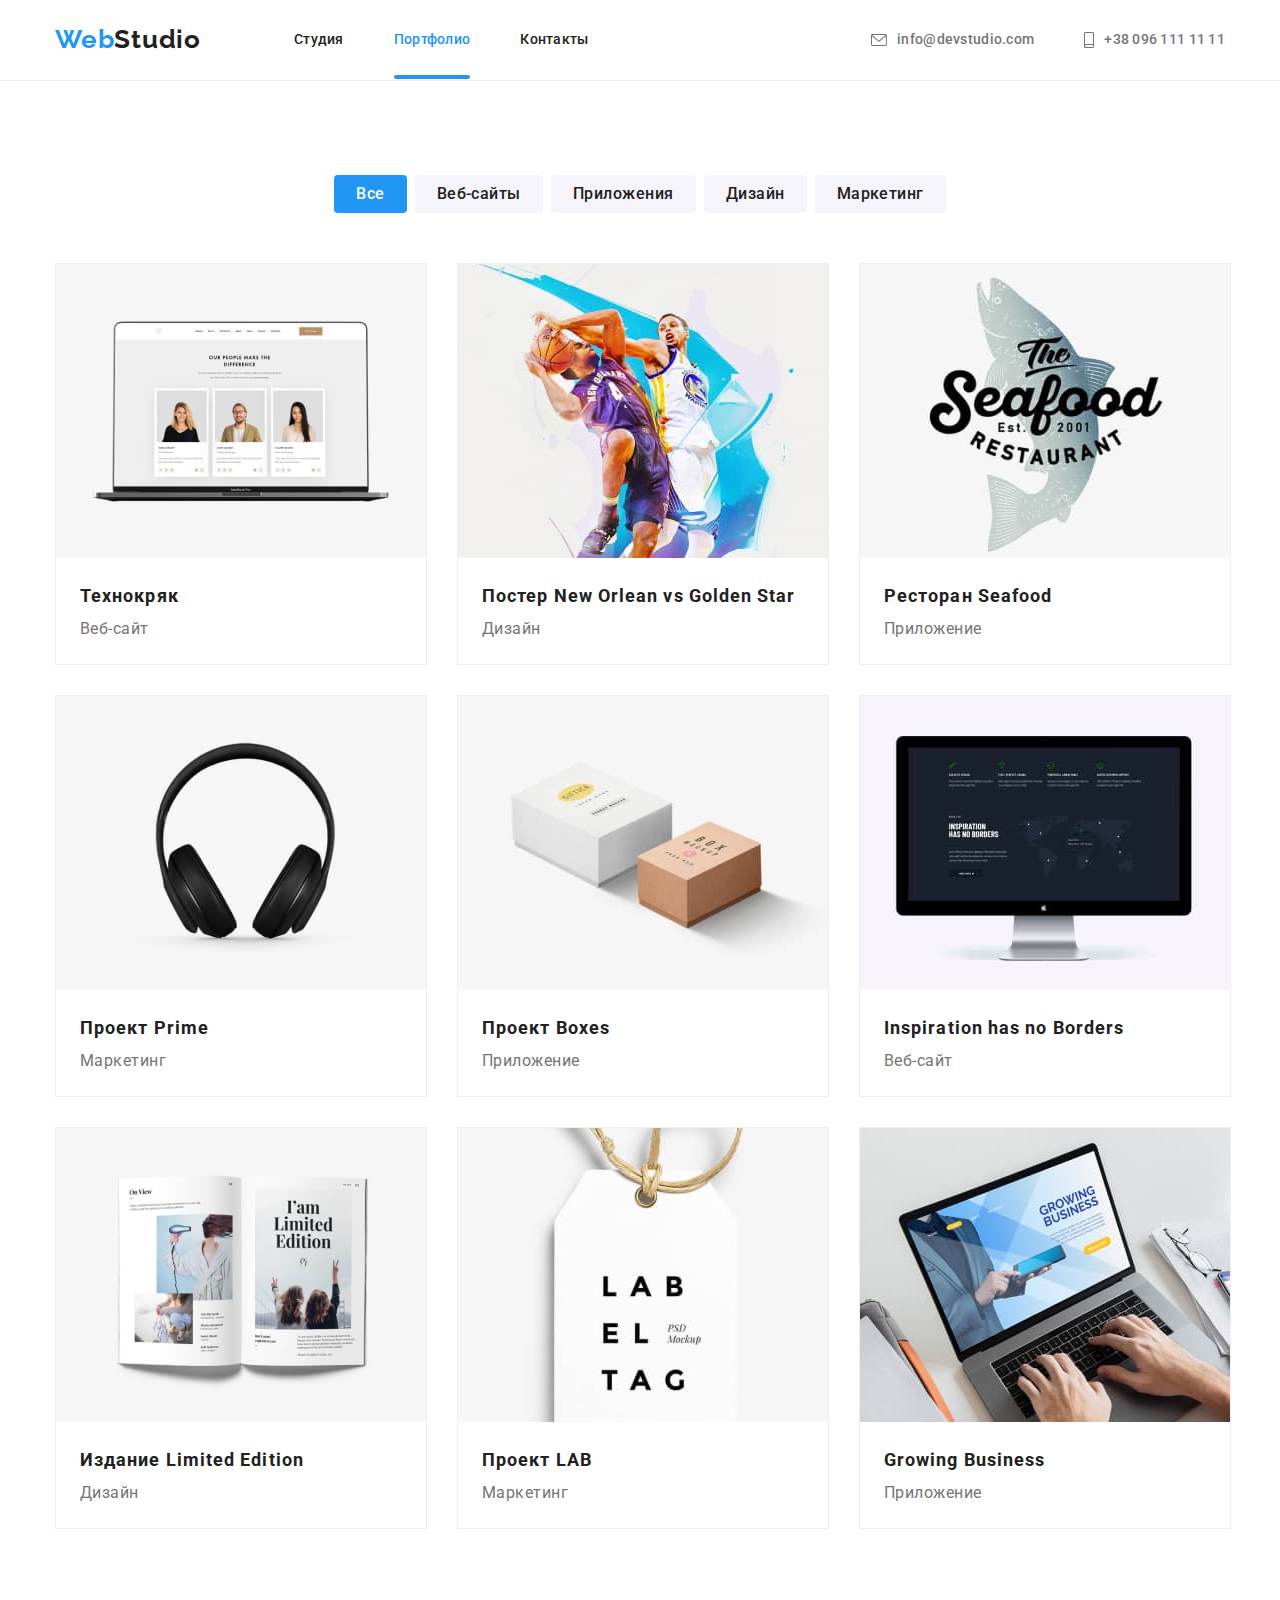
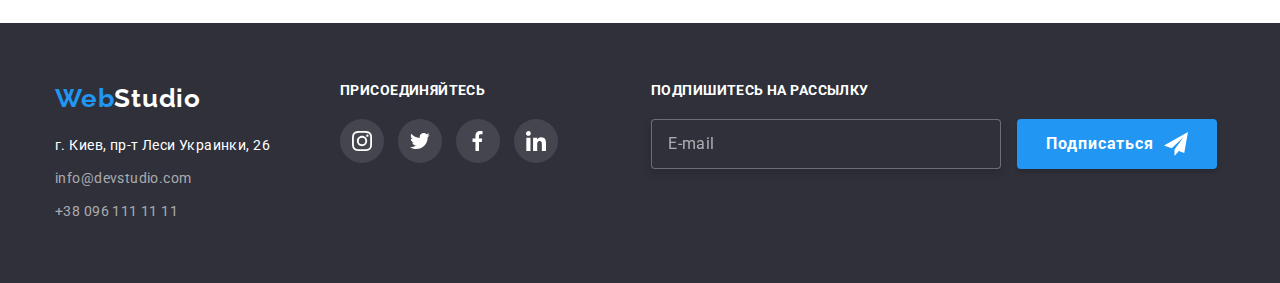
==== portfolio.html @ 69c1532b "сдача дз" ====
<!DOCTYPE html>
<html lang="ru">
<head>
    <meta charset="UTF-8">
    <meta http-equiv="X-UA-Compatible" content="IE=edge">
    <meta name="viewport" content="width=device-width, initial-scale=1.0">
    <title>Портфолио</title>
    <link rel="preconnect" href="https://fonts.googleapis.com">
    <link rel="preconnect" href="https://fonts.gstatic.com" crossorigin>
    <link href="https://fonts.googleapis.com/css2?family=Raleway:wght@700&family=Roboto:wght@400;500;700;900&display=swap" rel="stylesheet">
    <link rel="stylesheet" href="https://cdnjs.cloudflare.com/ajax/libs/modern-normalize/1.1.0/modern-normalize.min.css">
    <link rel="stylesheet" href="./css/portfolio.min.css">
</head>
<body>   
<header class="header line">
        <div class="conteiner page-header">
            <a href="index.html" class="page__logo--dark"><span class="page__logo--web">Web</span>Studio</a>
        <nav class="site-nav">
            <ul class="site-nav__list">
                <li class="site-nav__item"><a href="./index.html" class="site-nav__link">Студия</a></li>
                <li class="site-nav__item"><a href="./portfolio.html" class="site-nav__link site-nav__link--current">Портфолио</a></li>
                <li class="site-nav__item"><a href="/" class="site-nav__link">Контакты</a></li>
            </ul>
        </nav>
            <ul class="contacts">
                <li class="contacts__item">                    
                    <a href="mailto:info@devstudio.com" class="contacts__link">
                        <svg class="contacts__icon" width="16" height="12">
                            <use href="./images/sprite.svg#icon-mail"></use>
                        </svg>
                        info@devstudio.com
                    </a>
                </li>
                <li class="contacts__item">
                    <a href="tel:+380961111111" class ="contacts__link">
                        <svg class="contacts__icon" width="10" height="16">
                            <use href="./images/sprite.svg#icon-tel"></use>
                        </svg>
                        +38 096 111 11 11
                    </a>
                </li>
            </ul>
        </div>        
</header>
<main>
    <section class="portfolio section" >
        <div class="conteiner">
            <ul class="filter">
            <li class="filter__item"><button type="button" class="btn filter__btn current filter__btn--current">Все</button></li>
            <li class="filter__item"><button type="button" class="btn filter__btn">Веб-сайты</button></li>
            <li class="filter__item"><button type="button" class="btn filter__btn">Приложения</button></li>
            <li class="filter__item"><button type="button" class="btn filter__btn">Дизайн</button></li>
            <li class="filter__item"><button type="button" class="btn filter__btn">Маркетинг</button></li>
        </ul>
        <ul class="choice" >
            <li class="choice__item">
                <div class="choice__hover">
                    <img src="./images/pf1.jpg" alt="" width="370">                
                    <p class="choice__text--hover">Технокряк это современная площадка распространения коронавируса. Компании используют эту платформу для цифрового шпионажа и атак на защищённые сервера конкурентов.</p>
                </div>
                <div class="choice__content">
                    <h3 class="choice__title">Технокряк</h3>
                    <p class="choice__text">Веб-сайт</p>
                    
                </div>
            </li>
            <li class="choice__item">
                <div class="choice__hover">
                    <img src="./images/pf2.jpg" alt="" width="370">
                    <p class="choice__text--hover">Технокряк это современная площадка распространения коронавируса. Компании используют эту платформу для цифрового шпионажа и атак на защищённые сервера конкурентов.</p>
                </div>
                <div class="choice__content">
                    <h3 class="choice__title">Постер <span lang="en">New Orlean vs Golden Star</span></h3>
                    <p class="choice__text">Дизайн</p>
                </div>
            </li>
            <li class="choice__item">
                <div class="choice__hover">
                    <img src="./images/pf3.jpg" alt="" width="370">
                    <p class="choice__text--hover">Технокряк это современная площадка распространения коронавируса. Компании используют эту платформу для цифрового шпионажа и атак на защищённые сервера конкурентов.</p>
                </div>
                <div class="choice__content">
                    <h3 class="choice__title">Ресторан <sapn lang="en">Seafood</sapn></h3>
                    <p class="choice__text">Приложение</p>
                </div>
            </li>
            <li class="choice__item">
                <div class="choice__hover">
                    <img src="./images/pf4.jpg" alt="" width="370">
                    <p class="choice__text--hover">Технокряк это современная площадка распространения коронавируса. Компании используют эту платформу для цифрового шпионажа и атак на защищённые сервера конкурентов.</p>
                </div>
                <div class="choice__content">
                    <h3 class="choice__title">Проект <span lang="en">Prime</span></h3>
                    <p class="choice__text">Маркетинг</p>
                </div>
            </li>
            <li class="choice__item">
                <div class="choice__hover">
                    <img src="./images/pf5.jpg" alt="" width="370">
                    <p class="choice__text--hover">Технокряк это современная площадка распространения коронавируса. Компании используют эту платформу для цифрового шпионажа и атак на защищённые сервера конкурентов.</p>
                </div>
                <div class="choice__content">
                    <h3 class="choice__title">Проект <span lang="en">Boxes</span></h3>
                    <p class="choice__text">Приложение</p>
                </div>
            </li>
            <li class="choice__item">
                <div class="choice__hover">
                    <img src="./images/pf6.jpg" alt="" width="370">
                    <p class="choice__text--hover">Технокряк это современная площадка распространения коронавируса. Компании используют эту платформу для цифрового шпионажа и атак на защищённые сервера конкурентов.</p>
                </div>
               <div class="choice__content">
                    <h3 class="choice__title" lang="en">Inspiration has no Borders</h3>
                    <p class="choice__text">Веб-сайт</p>
               </div>
            </li>
            <li class="choice__item">
                <div class="choice__hover">
                    <img src="./images/pf7.jpg" alt="" width="370">
                    <p class="choice__text--hover">Технокряк это современная площадка распространения коронавируса. Компании используют эту платформу для цифрового шпионажа и атак на защищённые сервера конкурентов.</p>
                </div>
                <div class="choice__content">
                    <h3 class="choice__title">Издание <span lang="en">Limited Edition</span></h3>
                    <p class="choice__text">Дизайн</p>
                </div>
            </li>
            <li class="choice__item">
                <div class="choice__hover">
                    <img src="./images/pf8.jpg" alt="" width="370">
                    <p class="choice__text--hover">Технокряк это современная площадка распространения коронавируса. Компании используют эту платформу для цифрового шпионажа и атак на защищённые сервера конкурентов.</p>
                </div>
                <div class="choice__content">
                    <h3 class="choice__title">Проект <span lang="en">LAB</span></h3>
                    <p class="choice__text">Маркетинг</p>
                </div>
            </li>
            <li class="choice__item">
                <div class="choice__hover">
                    <img src="./images/pf9.jpg" alt="" width="370">
                    <p class="choice__text--hover">Технокряк это современная площадка распространения коронавируса. Компании используют эту платформу для цифрового шпионажа и атак на защищённые сервера конкурентов.</p>
                </div>
                <div class="choice__content">
                    <h3 class="choice__title" lang="en">Growing Business</h3>
                    <p class="choice__text">Приложение</p>
                </div>
            </li>
        </ul>
        </div>
    </section>
</main>
<footer class="footer">
    <div class="conteiner footer__column">
         <div>
                <a href="index.html" class="footer__logo--white"><span class="page__logo--web">Web</span>Studio</a>
            <address>
            <ul class="address">
                <li class="address__item"><a href="" class="address__text">г. Киев, пр-т Леси Украинки, 26</a></li>
                <li class="address__item"><a href="mailto:info@devstudio.com" class="address__link">info@devstudio.com</a></li>
                <li class="address__item"><a href="tel:+380961111111" class="address__link">+38 096 111 11 11</a></li>      
            </ul>
            </address>
         </div>
        <div class="folov">
        <h3 class="folov__title">ПРИСОЕДИНЯЙТЕСЬ</h3>
        <ul class="folov__list">
            <li class="folov__item">
                <a href="https://www.instagram.com/" class="folov__link">
                    <svg class="folov__icon" width="20" height="20">
                        <use href="./images/sprite.svg#icon-instagram"></use>
                    </svg>
                </a>
            </li>
            <li class="folov__item">
                <a href="https://twitter.com/" class="folov__link">
                    <svg class="folov__icon" width="20" height="20">
                        <use href="./images/sprite.svg#icon-tvitter"></use>
                    </svg>
                </a>
            </li>
            <li class="folov__item">
                <a href="https://facebook.com/" class="folov__link">
                    <svg class="folov__icon" width="20" height="20">
                        <use href="./images/sprite.svg#icon-facebook"></use>
                    </svg>
                </a>
            </li>
            <li class="folov__item">
                <a href="https://www.linkedin.com/" class="folov__link">
                    <svg class="folov__icon" width="20" height="20">
                        <use href="./images/sprite.svg#icon-linkedin"></use>
                    </svg>
                </a>
            </li>
        </ul>
        </div>
        <div class="send">
        <h3 class="send__title">Подпишитесь на рассылку</h3>
        <form>
            <label class="send__label">
                <input class="send__input" type="email" name="email" placeholder="E-mail"/>
            </label>
        <button type="submit" class="send__btn btn">
            Подписаться
            <svg class="send__icon" width="24" height="24">
                <use href="./images/sprite.svg#icon-send"></use>
            </svg>
        </button>
        </form>
    </div>
    </div>
    
</footer>
</body>
</html>
---- css/portfolio.min.css ----
:root{--main-color-bg: #ffffff;--main-color-text: #757575;--bg-color-foot:#2F303A;--secondary-color-text:#212121;--secondary-color-bg: #F5F4FA;--color-accent: #2196F3;--color-adress: rgba(255, 255, 255, 0.6);--color-meseng: #AFB1B8}body{background-color:var(--main-color-bg);color:var(--main-color-text);font-family:'Roboto', sans-serif}ul{list-style:none;margin-top:0}h1,h2,h3,h4,h5,h6,p,ul{margin:0;padding:0}img{display:block}.conteiner{width:1200px;margin:0 auto;padding:0 15px}.section{padding-top:94px;padding-bottom:94px}.btn{cursor:pointer;color:var(--main-color-bg);background-color:var(--color-accent);font-weight:700;font-size:16px;line-height:1.87;text-align:center;letter-spacing:0.06em;border-radius:4px;border:none}.line{border-bottom:1px solid #ECECEC}.header{padding-top:24px;padding-bottom:25px}.page-header{display:-webkit-box;display:-ms-flexbox;display:flex;-webkit-box-align:center;-ms-flex-align:center;align-items:center}.page__logo--dark{color:var(--secondary-color-text);font-family:'Raleway', sans-serif;font-weight:700;font-size:26px;line-height:1.2;letter-spacing:0.03em;text-decoration:none}.page__logo--web{color:var(--color-accent)}.site-nav{margin-left:93px}.site-nav__list{display:-webkit-box;display:-ms-flexbox;display:flex}.site-nav__item{margin-right:50px}.site-nav__item:last-child{margin-right:0}.site-nav__link{position:relative;padding:32px 0;color:var(--secondary-color-text);font-weight:500;font-size:14px;line-height:1.14;letter-spacing:0.02em;text-decoration:none;-webkit-transition:color 250ms cubic-bezier(0.4, 0, 0.2, 1);transition:color 250ms cubic-bezier(0.4, 0, 0.2, 1)}.site-nav__link:hover,.site-nav__link:focus{color:var(--color-accent)}.site-nav__link--current{color:var(--color-accent)}.site-nav__link--current::after{content:'';display:block;width:100%;height:4px;background:var(--color-accent);border-radius:2px;position:absolute;left:0;bottom:0}.contacts{display:-webkit-box;display:-ms-flexbox;display:flex;margin-left:auto;-webkit-box-align:center;-ms-flex-align:center;align-items:center}.contacts__link{display:-webkit-box;display:-ms-flexbox;display:flex;-webkit-box-align:center;-ms-flex-align:center;align-items:center;color:var(--main-color-text);-webkit-transition:color 250ms cubic-bezier(0.4, 0, 0.2, 1);transition:color 250ms cubic-bezier(0.4, 0, 0.2, 1)}.contacts__link:hover,.contacts__link:focus{color:var(--color-accent)}.contacts__icon{margin-right:10px;fill:currentColor}.contacts__item{margin-right:50px}.contacts__item:last-child{margin-right:0}.contacts__link{font-weight:500;font-size:14px;line-height:1.14;letter-spacing:0.02em;text-decoration:none}.portfolio{text-align:center}.filter{display:-webkit-box;display:-ms-flexbox;display:flex;-webkit-box-pack:center;-ms-flex-pack:center;justify-content:center}.filter__item{margin-right:8px}.filter__item:last-child{margin-right:0}.filter__btn{color:var(--secondary-color-text);background-color:var(--secondary-color-bg);font-weight:500;line-height:1.62;letter-spacing:0.03em;padding:6px 22px;-webkit-transition:color 250ms cubic-bezier(0.4, 0, 0.2, 1),background-color 250ms cubic-bezier(0.4, 0, 0.2, 1),-webkit-box-shadow 250ms cubic-bezier(0.4, 0, 0.2, 1);transition:color 250ms cubic-bezier(0.4, 0, 0.2, 1),background-color 250ms cubic-bezier(0.4, 0, 0.2, 1),-webkit-box-shadow 250ms cubic-bezier(0.4, 0, 0.2, 1);transition:color 250ms cubic-bezier(0.4, 0, 0.2, 1),background-color 250ms cubic-bezier(0.4, 0, 0.2, 1),box-shadow 250ms cubic-bezier(0.4, 0, 0.2, 1);transition:color 250ms cubic-bezier(0.4, 0, 0.2, 1),background-color 250ms cubic-bezier(0.4, 0, 0.2, 1),box-shadow 250ms cubic-bezier(0.4, 0, 0.2, 1),-webkit-box-shadow 250ms cubic-bezier(0.4, 0, 0.2, 1)}.filter__btn:hover,.filter__btn:focus{-webkit-box-shadow:0px 3px 1px rgba(0,0,0,0.1),0px 1px 2px rgba(0,0,0,0.08),0px 2px 2px rgba(0,0,0,0.12);box-shadow:0px 3px 1px rgba(0,0,0,0.1),0px 1px 2px rgba(0,0,0,0.08),0px 2px 2px rgba(0,0,0,0.12);color:var(--main-color-bg);background-color:var(--color-accent)}.filter__btn--current{color:var(--main-color-bg);background-color:var(--color-accent)}.choice{width:1210px;padding-top:50px;display:-webkit-box;display:-ms-flexbox;display:flex;-ms-flex-wrap:wrap;flex-wrap:wrap;margin:-15px}.choice__item{position:relative;margin:15px;border:1px solid #EEEEEE;text-align:left;-webkit-transition:-webkit-box-shadow 250ms cubic-bezier(0.4, 0, 0.2, 1);transition:-webkit-box-shadow 250ms cubic-bezier(0.4, 0, 0.2, 1);transition:box-shadow 250ms cubic-bezier(0.4, 0, 0.2, 1);transition:box-shadow 250ms cubic-bezier(0.4, 0, 0.2, 1), -webkit-box-shadow 250ms cubic-bezier(0.4, 0, 0.2, 1)}.choice__item:hover{-webkit-box-shadow:0px 1px 1px rgba(0,0,0,0.12),0px 4px 4px rgba(0,0,0,0.06),1px 4px 6px rgba(0,0,0,0.16);box-shadow:0px 1px 1px rgba(0,0,0,0.12),0px 4px 4px rgba(0,0,0,0.06),1px 4px 6px rgba(0,0,0,0.16)}.choice__content{padding:20px 24px}.choice__title{color:var(--secondary-color-text);font-weight:700;font-size:18px;line-height:2;letter-spacing:0.06em}.choice__text{font-size:16px;line-height:1.87;letter-spacing:0.03em}.choice__hover{position:relative;overflow:hidden}.choice__text--hover{position:absolute;top:0;left:0;-webkit-transform:translateY(100%);transform:translateY(100%);opacity:0;pointer-events:none;display:-webkit-box;display:-ms-flexbox;display:flex;-webkit-box-pack:center;-ms-flex-pack:center;justify-content:center;-webkit-box-align:center;-ms-flex-align:center;align-items:center;padding:0 24px;width:100%;height:100%;font-size:18px;line-height:1.56;letter-spacing:0.03em;color:var(--main-color-bg);background:rgba(33,150,243,0.9);-webkit-transition:opacity 250ms cubic-bezier(0.4, 0, 0.2, 1),-webkit-transform 250ms cubic-bezier(0.4, 0, 0.2, 1);transition:opacity 250ms cubic-bezier(0.4, 0, 0.2, 1),-webkit-transform 250ms cubic-bezier(0.4, 0, 0.2, 1);transition:opacity 250ms cubic-bezier(0.4, 0, 0.2, 1),transform 250ms cubic-bezier(0.4, 0, 0.2, 1);transition:opacity 250ms cubic-bezier(0.4, 0, 0.2, 1),transform 250ms cubic-bezier(0.4, 0, 0.2, 1),-webkit-transform 250ms cubic-bezier(0.4, 0, 0.2, 1)}.choice__item:hover .choice__text--hover{opacity:1;-webkit-transform:translateY(0%);transform:translateY(0%)}.footer{margin-left:auto;margin-right:auto;padding-top:60px;padding-bottom:60px;background-color:var(--bg-color-foot)}.footer__column{display:-webkit-box;display:-ms-flexbox;display:flex}.footer__logo--white{font-family:'Raleway', sans-serif;color:var(--main-color-bg);font-weight:700;font-size:26px;line-height:1.2;letter-spacing:0.03em;text-decoration:none}.address{margin-top:20px}.address__item{margin-bottom:9px}.address__item:last-child{margin-bottom:0}.address__link{display:inline-block;color:var(--color-adress);font-size:14px;line-height:1.7;letter-spacing:0.03em;text-decoration:none;font-style:normal;-webkit-transition:color 250ms cubic-bezier(0.4, 0, 0.2, 1);transition:color 250ms cubic-bezier(0.4, 0, 0.2, 1)}.address__link:hover,.address__link:focus{color:var(--color-accent)}.address__text{color:var(--main-color-bg);font-size:14px;line-height:1.7;letter-spacing:0.03em;font-style:normal;text-decoration:none;-webkit-transition:color 250ms cubic-bezier(0.4, 0, 0.2, 1);transition:color 250ms cubic-bezier(0.4, 0, 0.2, 1)}.address__text:hover,.address__text:focus{color:var(--color-accent)}.folov{margin-left:70px}.folov__title{font-weight:700;font-size:14px;line-height:1.14;letter-spacing:0.03em;text-transform:uppercase;color:var(--main-color-bg)}.folov__list{color:var(--main-color-bg)}.folov__item{margin-top:20px;width:44px;height:44px;display:-webkit-inline-box;display:-ms-inline-flexbox;display:inline-flex;background:rgba(255,255,255,0.1);border-radius:50%;margin-right:10px}.folov__item:last-child{margin-right:0}.folov__link{color:var(--main-color-bg);padding:12px;border-radius:50%;-webkit-transition:background-color 250ms cubic-bezier(0.4, 0, 0.2, 1);transition:background-color 250ms cubic-bezier(0.4, 0, 0.2, 1)}.folov__link:hover,.folov__link:focus{background-color:var(--color-accent);border-radius:50%}.folov__icon{fill:currentColor}.send{margin-left:93px}.send__title{margin-bottom:20px;font-weight:700;font-size:14px;line-height:1.14;letter-spacing:0.03em;text-transform:uppercase;color:var(--main-color-bg)}.send__btn{display:-webkit-inline-box;display:-ms-inline-flexbox;display:inline-flex;-webkit-box-align:center;-ms-flex-align:center;align-items:center;-webkit-box-pack:center;-ms-flex-pack:center;justify-content:center;margin-left:12px;width:200px;height:50px;-webkit-box-shadow:0px 4px 4px rgba(0,0,0,0.15);box-shadow:0px 4px 4px rgba(0,0,0,0.15)}.send__icon{margin-left:10px}.send__input{width:350px;height:50px;padding-left:16px;color:white;border:1px solid rgba(255,255,255,0.3);-webkit-filter:drop-shadow(0px 4px 4px rgba(0,0,0,0.15));filter:drop-shadow(0px 4px 4px rgba(0,0,0,0.15));border-radius:4px;background-color:var(--bg-color-foot);outline:none;-webkit-transition:border-color 250ms cubic-bezier(0.4, 0, 0.2, 1);transition:border-color 250ms cubic-bezier(0.4, 0, 0.2, 1)}.send__input::-webkit-input-placeholder{font-size:16px;line-height:1.25;font-weight:400;letter-spacing:0.03em;color:rgba(255,255,255,0.6)}.send__input:-ms-input-placeholder{font-size:16px;line-height:1.25;font-weight:400;letter-spacing:0.03em;color:rgba(255,255,255,0.6)}.send__input::-ms-input-placeholder{font-size:16px;line-height:1.25;font-weight:400;letter-spacing:0.03em;color:rgba(255,255,255,0.6)}.send__input::placeholder{font-size:16px;line-height:1.25;font-weight:400;letter-spacing:0.03em;color:rgba(255,255,255,0.6)}.send__label:focus-within .send__input{border-color:var(--color-accent)}
/*# sourceMappingURL=portfolio.min.css.map */
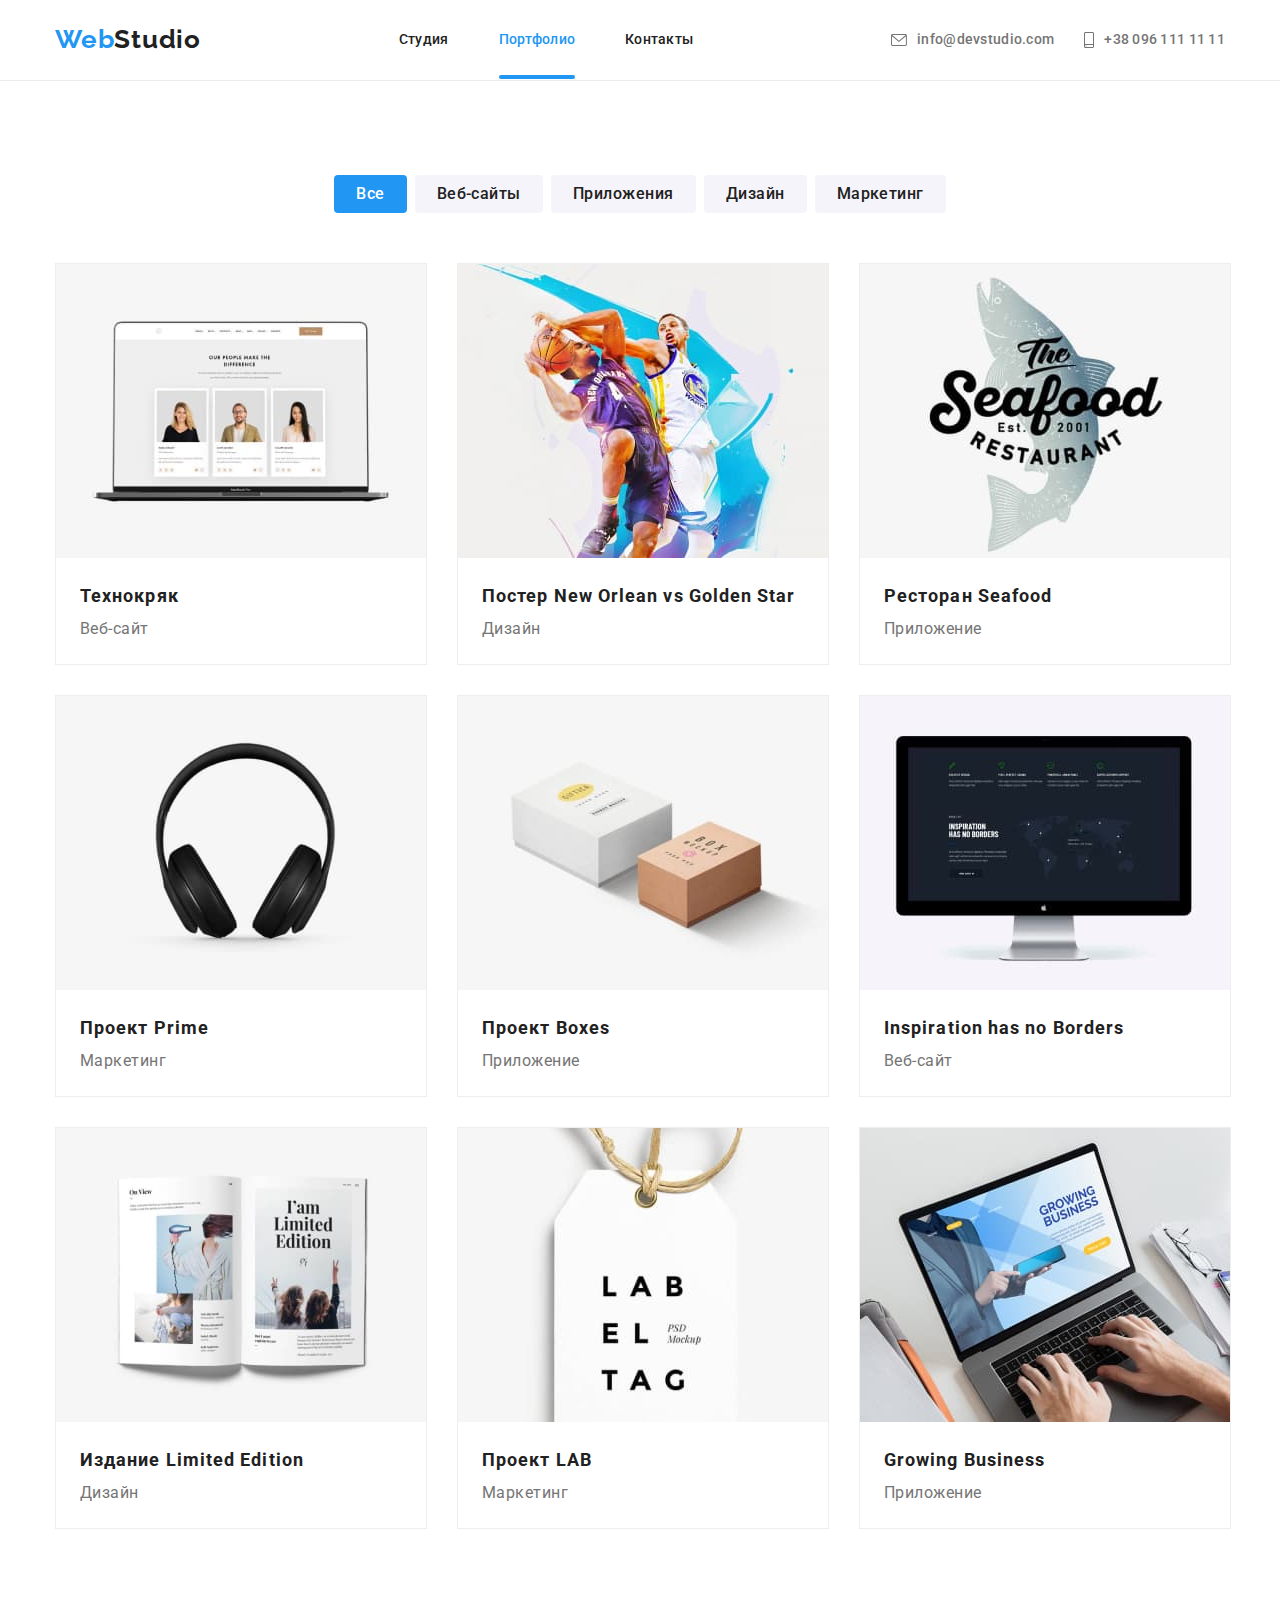
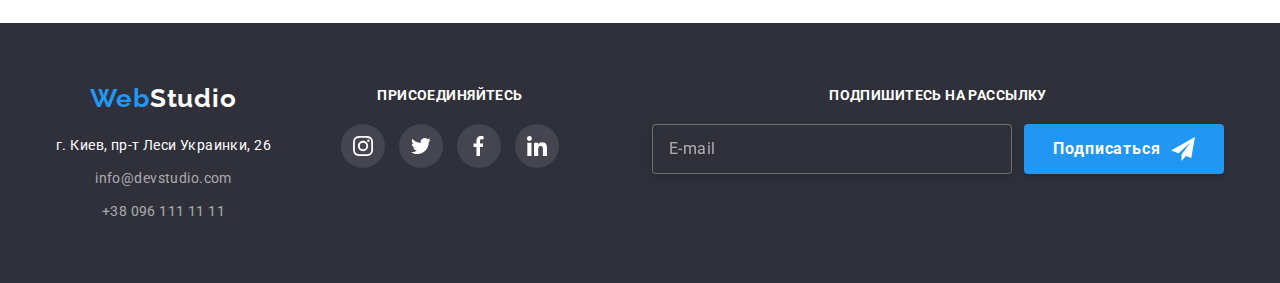
==== commit d8225b5a: "сдача дз" ====
--- a/portfolio.html
+++ b/portfolio.html
@@ -195,7 +195,7 @@
         </div>
         <div class="send">
         <h3 class="send__title">Подпишитесь на рассылку</h3>
-        <form>
+        <form class="send__form">
             <label class="send__label">
                 <input class="send__input" type="email" name="email" placeholder="E-mail"/>
             </label>
--- a/css/portfolio.min.css
+++ b/css/portfolio.min.css
@@ -1,2 +1,2 @@
-:root{--main-color-bg: #ffffff;--main-color-text: #757575;--bg-color-foot:#2F303A;--secondary-color-text:#212121;--secondary-color-bg: #F5F4FA;--color-accent: #2196F3;--color-adress: rgba(255, 255, 255, 0.6);--color-meseng: #AFB1B8}body{background-color:var(--main-color-bg);color:var(--main-color-text);font-family:'Roboto', sans-serif}ul{list-style:none;margin-top:0}h1,h2,h3,h4,h5,h6,p,ul{margin:0;padding:0}img{display:block}.conteiner{width:1200px;margin:0 auto;padding:0 15px}.section{padding-top:94px;padding-bottom:94px}.btn{cursor:pointer;color:var(--main-color-bg);background-color:var(--color-accent);font-weight:700;font-size:16px;line-height:1.87;text-align:center;letter-spacing:0.06em;border-radius:4px;border:none}.line{border-bottom:1px solid #ECECEC}.header{padding-top:24px;padding-bottom:25px}.page-header{display:-webkit-box;display:-ms-flexbox;display:flex;-webkit-box-align:center;-ms-flex-align:center;align-items:center}.page__logo--dark{color:var(--secondary-color-text);font-family:'Raleway', sans-serif;font-weight:700;font-size:26px;line-height:1.2;letter-spacing:0.03em;text-decoration:none}.page__logo--web{color:var(--color-accent)}.site-nav{margin-left:93px}.site-nav__list{display:-webkit-box;display:-ms-flexbox;display:flex}.site-nav__item{margin-right:50px}.site-nav__item:last-child{margin-right:0}.site-nav__link{position:relative;padding:32px 0;color:var(--secondary-color-text);font-weight:500;font-size:14px;line-height:1.14;letter-spacing:0.02em;text-decoration:none;-webkit-transition:color 250ms cubic-bezier(0.4, 0, 0.2, 1);transition:color 250ms cubic-bezier(0.4, 0, 0.2, 1)}.site-nav__link:hover,.site-nav__link:focus{color:var(--color-accent)}.site-nav__link--current{color:var(--color-accent)}.site-nav__link--current::after{content:'';display:block;width:100%;height:4px;background:var(--color-accent);border-radius:2px;position:absolute;left:0;bottom:0}.contacts{display:-webkit-box;display:-ms-flexbox;display:flex;margin-left:auto;-webkit-box-align:center;-ms-flex-align:center;align-items:center}.contacts__link{display:-webkit-box;display:-ms-flexbox;display:flex;-webkit-box-align:center;-ms-flex-align:center;align-items:center;color:var(--main-color-text);-webkit-transition:color 250ms cubic-bezier(0.4, 0, 0.2, 1);transition:color 250ms cubic-bezier(0.4, 0, 0.2, 1)}.contacts__link:hover,.contacts__link:focus{color:var(--color-accent)}.contacts__icon{margin-right:10px;fill:currentColor}.contacts__item{margin-right:50px}.contacts__item:last-child{margin-right:0}.contacts__link{font-weight:500;font-size:14px;line-height:1.14;letter-spacing:0.02em;text-decoration:none}.portfolio{text-align:center}.filter{display:-webkit-box;display:-ms-flexbox;display:flex;-webkit-box-pack:center;-ms-flex-pack:center;justify-content:center}.filter__item{margin-right:8px}.filter__item:last-child{margin-right:0}.filter__btn{color:var(--secondary-color-text);background-color:var(--secondary-color-bg);font-weight:500;line-height:1.62;letter-spacing:0.03em;padding:6px 22px;-webkit-transition:color 250ms cubic-bezier(0.4, 0, 0.2, 1),background-color 250ms cubic-bezier(0.4, 0, 0.2, 1),-webkit-box-shadow 250ms cubic-bezier(0.4, 0, 0.2, 1);transition:color 250ms cubic-bezier(0.4, 0, 0.2, 1),background-color 250ms cubic-bezier(0.4, 0, 0.2, 1),-webkit-box-shadow 250ms cubic-bezier(0.4, 0, 0.2, 1);transition:color 250ms cubic-bezier(0.4, 0, 0.2, 1),background-color 250ms cubic-bezier(0.4, 0, 0.2, 1),box-shadow 250ms cubic-bezier(0.4, 0, 0.2, 1);transition:color 250ms cubic-bezier(0.4, 0, 0.2, 1),background-color 250ms cubic-bezier(0.4, 0, 0.2, 1),box-shadow 250ms cubic-bezier(0.4, 0, 0.2, 1),-webkit-box-shadow 250ms cubic-bezier(0.4, 0, 0.2, 1)}.filter__btn:hover,.filter__btn:focus{-webkit-box-shadow:0px 3px 1px rgba(0,0,0,0.1),0px 1px 2px rgba(0,0,0,0.08),0px 2px 2px rgba(0,0,0,0.12);box-shadow:0px 3px 1px rgba(0,0,0,0.1),0px 1px 2px rgba(0,0,0,0.08),0px 2px 2px rgba(0,0,0,0.12);color:var(--main-color-bg);background-color:var(--color-accent)}.filter__btn--current{color:var(--main-color-bg);background-color:var(--color-accent)}.choice{width:1210px;padding-top:50px;display:-webkit-box;display:-ms-flexbox;display:flex;-ms-flex-wrap:wrap;flex-wrap:wrap;margin:-15px}.choice__item{position:relative;margin:15px;border:1px solid #EEEEEE;text-align:left;-webkit-transition:-webkit-box-shadow 250ms cubic-bezier(0.4, 0, 0.2, 1);transition:-webkit-box-shadow 250ms cubic-bezier(0.4, 0, 0.2, 1);transition:box-shadow 250ms cubic-bezier(0.4, 0, 0.2, 1);transition:box-shadow 250ms cubic-bezier(0.4, 0, 0.2, 1), -webkit-box-shadow 250ms cubic-bezier(0.4, 0, 0.2, 1)}.choice__item:hover{-webkit-box-shadow:0px 1px 1px rgba(0,0,0,0.12),0px 4px 4px rgba(0,0,0,0.06),1px 4px 6px rgba(0,0,0,0.16);box-shadow:0px 1px 1px rgba(0,0,0,0.12),0px 4px 4px rgba(0,0,0,0.06),1px 4px 6px rgba(0,0,0,0.16)}.choice__content{padding:20px 24px}.choice__title{color:var(--secondary-color-text);font-weight:700;font-size:18px;line-height:2;letter-spacing:0.06em}.choice__text{font-size:16px;line-height:1.87;letter-spacing:0.03em}.choice__hover{position:relative;overflow:hidden}.choice__text--hover{position:absolute;top:0;left:0;-webkit-transform:translateY(100%);transform:translateY(100%);opacity:0;pointer-events:none;display:-webkit-box;display:-ms-flexbox;display:flex;-webkit-box-pack:center;-ms-flex-pack:center;justify-content:center;-webkit-box-align:center;-ms-flex-align:center;align-items:center;padding:0 24px;width:100%;height:100%;font-size:18px;line-height:1.56;letter-spacing:0.03em;color:var(--main-color-bg);background:rgba(33,150,243,0.9);-webkit-transition:opacity 250ms cubic-bezier(0.4, 0, 0.2, 1),-webkit-transform 250ms cubic-bezier(0.4, 0, 0.2, 1);transition:opacity 250ms cubic-bezier(0.4, 0, 0.2, 1),-webkit-transform 250ms cubic-bezier(0.4, 0, 0.2, 1);transition:opacity 250ms cubic-bezier(0.4, 0, 0.2, 1),transform 250ms cubic-bezier(0.4, 0, 0.2, 1);transition:opacity 250ms cubic-bezier(0.4, 0, 0.2, 1),transform 250ms cubic-bezier(0.4, 0, 0.2, 1),-webkit-transform 250ms cubic-bezier(0.4, 0, 0.2, 1)}.choice__item:hover .choice__text--hover{opacity:1;-webkit-transform:translateY(0%);transform:translateY(0%)}.footer{margin-left:auto;margin-right:auto;padding-top:60px;padding-bottom:60px;background-color:var(--bg-color-foot)}.footer__column{display:-webkit-box;display:-ms-flexbox;display:flex}.footer__logo--white{font-family:'Raleway', sans-serif;color:var(--main-color-bg);font-weight:700;font-size:26px;line-height:1.2;letter-spacing:0.03em;text-decoration:none}.address{margin-top:20px}.address__item{margin-bottom:9px}.address__item:last-child{margin-bottom:0}.address__link{display:inline-block;color:var(--color-adress);font-size:14px;line-height:1.7;letter-spacing:0.03em;text-decoration:none;font-style:normal;-webkit-transition:color 250ms cubic-bezier(0.4, 0, 0.2, 1);transition:color 250ms cubic-bezier(0.4, 0, 0.2, 1)}.address__link:hover,.address__link:focus{color:var(--color-accent)}.address__text{color:var(--main-color-bg);font-size:14px;line-height:1.7;letter-spacing:0.03em;font-style:normal;text-decoration:none;-webkit-transition:color 250ms cubic-bezier(0.4, 0, 0.2, 1);transition:color 250ms cubic-bezier(0.4, 0, 0.2, 1)}.address__text:hover,.address__text:focus{color:var(--color-accent)}.folov{margin-left:70px}.folov__title{font-weight:700;font-size:14px;line-height:1.14;letter-spacing:0.03em;text-transform:uppercase;color:var(--main-color-bg)}.folov__list{color:var(--main-color-bg)}.folov__item{margin-top:20px;width:44px;height:44px;display:-webkit-inline-box;display:-ms-inline-flexbox;display:inline-flex;background:rgba(255,255,255,0.1);border-radius:50%;margin-right:10px}.folov__item:last-child{margin-right:0}.folov__link{color:var(--main-color-bg);padding:12px;border-radius:50%;-webkit-transition:background-color 250ms cubic-bezier(0.4, 0, 0.2, 1);transition:background-color 250ms cubic-bezier(0.4, 0, 0.2, 1)}.folov__link:hover,.folov__link:focus{background-color:var(--color-accent);border-radius:50%}.folov__icon{fill:currentColor}.send{margin-left:93px}.send__title{margin-bottom:20px;font-weight:700;font-size:14px;line-height:1.14;letter-spacing:0.03em;text-transform:uppercase;color:var(--main-color-bg)}.send__btn{display:-webkit-inline-box;display:-ms-inline-flexbox;display:inline-flex;-webkit-box-align:center;-ms-flex-align:center;align-items:center;-webkit-box-pack:center;-ms-flex-pack:center;justify-content:center;margin-left:12px;width:200px;height:50px;-webkit-box-shadow:0px 4px 4px rgba(0,0,0,0.15);box-shadow:0px 4px 4px rgba(0,0,0,0.15)}.send__icon{margin-left:10px}.send__input{width:350px;height:50px;padding-left:16px;color:white;border:1px solid rgba(255,255,255,0.3);-webkit-filter:drop-shadow(0px 4px 4px rgba(0,0,0,0.15));filter:drop-shadow(0px 4px 4px rgba(0,0,0,0.15));border-radius:4px;background-color:var(--bg-color-foot);outline:none;-webkit-transition:border-color 250ms cubic-bezier(0.4, 0, 0.2, 1);transition:border-color 250ms cubic-bezier(0.4, 0, 0.2, 1)}.send__input::-webkit-input-placeholder{font-size:16px;line-height:1.25;font-weight:400;letter-spacing:0.03em;color:rgba(255,255,255,0.6)}.send__input:-ms-input-placeholder{font-size:16px;line-height:1.25;font-weight:400;letter-spacing:0.03em;color:rgba(255,255,255,0.6)}.send__input::-ms-input-placeholder{font-size:16px;line-height:1.25;font-weight:400;letter-spacing:0.03em;color:rgba(255,255,255,0.6)}.send__input::placeholder{font-size:16px;line-height:1.25;font-weight:400;letter-spacing:0.03em;color:rgba(255,255,255,0.6)}.send__label:focus-within .send__input{border-color:var(--color-accent)}
+:root{--main-color-bg: #ffffff;--main-color-text: #757575;--bg-color-foot:#2F303A;--secondary-color-text:#212121;--secondary-color-bg: #F5F4FA;--color-accent: #2196F3;--color-adress: rgba(255, 255, 255, 0.6);--color-meseng: #AFB1B8}body{background-color:var(--main-color-bg);color:var(--main-color-text);font-family:'Roboto', sans-serif}ul{list-style:none;margin-top:0}h1,h2,h3,h4,h5,h6,p,ul{margin:0;padding:0}img{display:block}.conteiner{margin:0 auto;padding:0 15px}@media screen and (min-width: 480px){.conteiner{width:480px}}@media screen and (min-width: 768px){.conteiner{width:768px}}@media screen and (min-width: 1200px){.conteiner{width:1200px}}.section{padding-top:60px;padding-bottom:60px}@media screen and (min-width: 1200px){.section{padding-top:94px;padding-bottom:94px}}.btn{cursor:pointer;color:var(--main-color-bg);background-color:var(--color-accent);font-weight:700;font-size:16px;line-height:1.87;text-align:center;letter-spacing:0.06em;border-radius:4px;border:none}.line{border-bottom:1px solid #ECECEC}.header{padding-top:16px;padding-bottom:16px}@media screen and (min-width: 768px){.header{padding-top:21px;padding-bottom:21px}}@media screen and (min-width: 1200px){.header{padding-top:24px;padding-bottom:25px}}.page-header{display:-webkit-box;display:-ms-flexbox;display:flex;-webkit-box-align:center;-ms-flex-align:center;align-items:center}.page__logo--dark{color:var(--secondary-color-text);font-family:'Raleway', sans-serif;font-weight:700;font-size:26px;line-height:1.2;letter-spacing:0.03em;text-decoration:none}.page__logo--web{color:var(--color-accent)}.site-nav{display:-webkit-box;display:-ms-flexbox;display:flex;-webkit-box-align:center;-ms-flex-align:center;align-items:center}@media screen and (min-width: 768px){.site-nav{margin-left:auto}}.site-nav__list{display:none;position:fixed;top:0;left:0;z-index:1;width:100%;height:600px;background-color:#ffffff;padding-top:48px;padding-left:40px}.site-nav__list.is-open{display:inline-block}@media screen and (min-width: 768px){.site-nav__list{display:-webkit-box;display:-ms-flexbox;display:flex;-webkit-box-align:center;-ms-flex-align:center;align-items:center;position:relative;top:0;left:0;z-index:0;height:0;padding:0}}.site-nav__item{margin-right:50px;margin-bottom:35px}.site-nav__item:last-child{margin-right:0;margin-bottom:0}@media screen and (min-width: 768px){.site-nav__item{margin-bottom:0}}.site-nav__link{position:relative;color:var(--secondary-color-text);font-weight:500;font-size:40px;line-height:1.14;letter-spacing:0.02em;text-decoration:none;-webkit-transition:color 250ms cubic-bezier(0.4, 0, 0.2, 1);transition:color 250ms cubic-bezier(0.4, 0, 0.2, 1)}.site-nav__link:hover,.site-nav__link:focus{color:var(--color-accent)}@media screen and (min-width: 768px){.site-nav__link{padding:32px 0;font-size:14px}}.site-nav__link--current{color:var(--color-accent)}@media screen and (min-width: 768px){.site-nav__link--current::after{content:'';display:block;width:100%;height:4px;background:var(--color-accent);border-radius:2px;position:absolute;left:0;bottom:0}}.btn__burger{display:block;margin:0;padding-top:10px;border:none;background-color:transparent;position:absolute;top:0;right:0;z-index:2}@media screen and (min-width: 768px){.btn__burger{display:none}}.burger__cross{display:none}.btn__burger.is-open .burger__cross{display:block}.btn__burger.is-open .burger__menu{display:none}.contacts{display:none}.contacts.is-open{display:block}@media screen and (min-width: 768px){.contacts{display:block;margin-left:auto}}@media screen and (min-width: 1200px){.contacts{display:-webkit-box;display:-ms-flexbox;display:flex;-webkit-box-align:center;-ms-flex-align:center;align-items:center;-webkit-box-pack:center;-ms-flex-pack:center;justify-content:center}}.contacts__link{display:-webkit-box;display:-ms-flexbox;display:flex;-webkit-box-align:center;-ms-flex-align:center;align-items:center;color:var(--main-color-text);-webkit-transition:color 250ms cubic-bezier(0.4, 0, 0.2, 1);transition:color 250ms cubic-bezier(0.4, 0, 0.2, 1)}.contacts__link:hover,.contacts__link:focus{color:var(--color-accent)}.contacts__icon{margin-right:10px;fill:currentColor}@media screen and (min-width: 768px){.contacts__item{margin-bottom:10px}.contacts__item:last-child{margin-bottom:0}}@media screen and (min-width: 1200px){.contacts__item{margin-bottom:0;margin-right:30px}.contacts__item:last-child{margin-right:0}}.contacts__link{font-weight:500;font-size:14px;line-height:1.14;letter-spacing:0.02em;text-decoration:none}.portfolio{text-align:center}.filter{display:-webkit-box;display:-ms-flexbox;display:flex;-webkit-box-pack:center;-ms-flex-pack:center;justify-content:center}.filter__item{margin-right:8px}.filter__item:last-child{margin-right:0}.filter__btn{color:var(--secondary-color-text);background-color:var(--secondary-color-bg);font-weight:500;line-height:1.62;letter-spacing:0.03em;padding:6px 22px;-webkit-transition:color 250ms cubic-bezier(0.4, 0, 0.2, 1),background-color 250ms cubic-bezier(0.4, 0, 0.2, 1),-webkit-box-shadow 250ms cubic-bezier(0.4, 0, 0.2, 1);transition:color 250ms cubic-bezier(0.4, 0, 0.2, 1),background-color 250ms cubic-bezier(0.4, 0, 0.2, 1),-webkit-box-shadow 250ms cubic-bezier(0.4, 0, 0.2, 1);transition:color 250ms cubic-bezier(0.4, 0, 0.2, 1),background-color 250ms cubic-bezier(0.4, 0, 0.2, 1),box-shadow 250ms cubic-bezier(0.4, 0, 0.2, 1);transition:color 250ms cubic-bezier(0.4, 0, 0.2, 1),background-color 250ms cubic-bezier(0.4, 0, 0.2, 1),box-shadow 250ms cubic-bezier(0.4, 0, 0.2, 1),-webkit-box-shadow 250ms cubic-bezier(0.4, 0, 0.2, 1)}.filter__btn:hover,.filter__btn:focus{-webkit-box-shadow:0px 3px 1px rgba(0,0,0,0.1),0px 1px 2px rgba(0,0,0,0.08),0px 2px 2px rgba(0,0,0,0.12);box-shadow:0px 3px 1px rgba(0,0,0,0.1),0px 1px 2px rgba(0,0,0,0.08),0px 2px 2px rgba(0,0,0,0.12);color:var(--main-color-bg);background-color:var(--color-accent)}.filter__btn--current{color:var(--main-color-bg);background-color:var(--color-accent)}.choice{width:1210px;padding-top:50px;display:-webkit-box;display:-ms-flexbox;display:flex;-ms-flex-wrap:wrap;flex-wrap:wrap;margin:-15px}.choice__item{position:relative;margin:15px;border:1px solid #EEEEEE;text-align:left;-webkit-transition:-webkit-box-shadow 250ms cubic-bezier(0.4, 0, 0.2, 1);transition:-webkit-box-shadow 250ms cubic-bezier(0.4, 0, 0.2, 1);transition:box-shadow 250ms cubic-bezier(0.4, 0, 0.2, 1);transition:box-shadow 250ms cubic-bezier(0.4, 0, 0.2, 1), -webkit-box-shadow 250ms cubic-bezier(0.4, 0, 0.2, 1)}.choice__item:hover{-webkit-box-shadow:0px 1px 1px rgba(0,0,0,0.12),0px 4px 4px rgba(0,0,0,0.06),1px 4px 6px rgba(0,0,0,0.16);box-shadow:0px 1px 1px rgba(0,0,0,0.12),0px 4px 4px rgba(0,0,0,0.06),1px 4px 6px rgba(0,0,0,0.16)}.choice__content{padding:20px 24px}.choice__title{color:var(--secondary-color-text);font-weight:700;font-size:18px;line-height:2;letter-spacing:0.06em}.choice__text{font-size:16px;line-height:1.87;letter-spacing:0.03em}.choice__hover{position:relative;overflow:hidden}.choice__text--hover{position:absolute;top:0;left:0;-webkit-transform:translateY(100%);transform:translateY(100%);opacity:0;pointer-events:none;display:-webkit-box;display:-ms-flexbox;display:flex;-webkit-box-pack:center;-ms-flex-pack:center;justify-content:center;-webkit-box-align:center;-ms-flex-align:center;align-items:center;padding:0 24px;width:100%;height:100%;font-size:18px;line-height:1.56;letter-spacing:0.03em;color:var(--main-color-bg);background:rgba(33,150,243,0.9);-webkit-transition:opacity 250ms cubic-bezier(0.4, 0, 0.2, 1),-webkit-transform 250ms cubic-bezier(0.4, 0, 0.2, 1);transition:opacity 250ms cubic-bezier(0.4, 0, 0.2, 1),-webkit-transform 250ms cubic-bezier(0.4, 0, 0.2, 1);transition:opacity 250ms cubic-bezier(0.4, 0, 0.2, 1),transform 250ms cubic-bezier(0.4, 0, 0.2, 1);transition:opacity 250ms cubic-bezier(0.4, 0, 0.2, 1),transform 250ms cubic-bezier(0.4, 0, 0.2, 1),-webkit-transform 250ms cubic-bezier(0.4, 0, 0.2, 1)}.choice__item:hover .choice__text--hover{opacity:1;-webkit-transform:translateY(0%);transform:translateY(0%)}.footer{margin-left:auto;margin-right:auto;padding-top:60px;padding-bottom:60px;background-color:var(--bg-color-foot)}.footer__column{text-align:center;max-width:450px}@media screen and (min-width: 768px){.footer__column{max-width:768px;display:-webkit-box;display:-ms-flexbox;display:flex;-webkit-box-pack:center;-ms-flex-pack:center;justify-content:center;-ms-flex-wrap:wrap;flex-wrap:wrap}}@media screen and (min-width: 1200px){.footer__column{max-width:1200px;display:-webkit-box;display:-ms-flexbox;display:flex;-ms-flex-wrap:nowrap;flex-wrap:nowrap}}.footer__logo--white{font-family:'Raleway', sans-serif;color:var(--main-color-bg);font-weight:700;font-size:26px;line-height:1.2;letter-spacing:0.03em;text-decoration:none}.address{margin-top:20px}.address__item{margin-bottom:9px}.address__item:last-child{margin-bottom:0}.address__link{display:inline-block;color:var(--color-adress);font-size:14px;line-height:1.7;letter-spacing:0.03em;text-decoration:none;font-style:normal;-webkit-transition:color 250ms cubic-bezier(0.4, 0, 0.2, 1);transition:color 250ms cubic-bezier(0.4, 0, 0.2, 1)}.address__link:hover,.address__link:focus{color:var(--color-accent)}.address__text{color:var(--main-color-bg);font-size:14px;line-height:1.7;letter-spacing:0.03em;font-style:normal;text-decoration:none;-webkit-transition:color 250ms cubic-bezier(0.4, 0, 0.2, 1);transition:color 250ms cubic-bezier(0.4, 0, 0.2, 1)}.address__text:hover,.address__text:focus{color:var(--color-accent)}.folov{margin-top:60px}@media screen and (min-width: 768px){.folov{margin-top:0;padding-top:5px;margin-left:165px}}@media screen and (min-width: 1200px){.folov{margin-left:70px}}.folov__title{font-weight:700;font-size:14px;line-height:1.14;letter-spacing:0.03em;text-transform:uppercase;color:var(--main-color-bg)}.folov__list{color:var(--main-color-bg);margin-top:20px}.folov__item{width:44px;height:44px;display:-webkit-inline-box;display:-ms-inline-flexbox;display:inline-flex;background:rgba(255,255,255,0.1);border-radius:50%;margin-right:10px}.folov__item:last-child{margin-right:0}.folov__link{color:var(--main-color-bg);padding:12px;border-radius:50%;-webkit-transition:background-color 250ms cubic-bezier(0.4, 0, 0.2, 1);transition:background-color 250ms cubic-bezier(0.4, 0, 0.2, 1)}.folov__link:hover,.folov__link:focus{background-color:var(--color-accent);border-radius:50%}.folov__icon{fill:currentColor}.send{margin-top:60px}@media screen and (min-width: 1200px){.send{margin-top:0;padding-top:5px;margin-left:93px}}.send__title{margin-bottom:20px;font-weight:700;font-size:14px;line-height:1.14;letter-spacing:0.03em;text-transform:uppercase;color:var(--main-color-bg)}.send__btn{display:-webkit-inline-box;display:-ms-inline-flexbox;display:inline-flex;-webkit-box-align:center;-ms-flex-align:center;align-items:center;-webkit-box-pack:center;-ms-flex-pack:center;justify-content:center;margin-left:12px;width:200px;height:50px;-webkit-box-shadow:0px 4px 4px rgba(0,0,0,0.15);box-shadow:0px 4px 4px rgba(0,0,0,0.15)}.send__icon{margin-left:10px}.send__label{max-width:450px}.send__input{margin-bottom:20px;width:100%;height:50px;padding-left:16px;color:#ffffff;border:1px solid rgba(255,255,255,0.3);-webkit-filter:drop-shadow(0px 4px 4px rgba(0,0,0,0.15));filter:drop-shadow(0px 4px 4px rgba(0,0,0,0.15));border-radius:4px;background-color:var(--bg-color-foot);outline:none;-webkit-transition:border-color 250ms cubic-bezier(0.4, 0, 0.2, 1);transition:border-color 250ms cubic-bezier(0.4, 0, 0.2, 1)}.send__input::-webkit-input-placeholder{font-size:16px;line-height:1.25;font-weight:400;letter-spacing:0.03em;color:rgba(255,255,255,0.6)}.send__input:-ms-input-placeholder{font-size:16px;line-height:1.25;font-weight:400;letter-spacing:0.03em;color:rgba(255,255,255,0.6)}.send__input::-ms-input-placeholder{font-size:16px;line-height:1.25;font-weight:400;letter-spacing:0.03em;color:rgba(255,255,255,0.6)}.send__input::placeholder{font-size:16px;line-height:1.25;font-weight:400;letter-spacing:0.03em;color:rgba(255,255,255,0.6)}.send__label:focus-within .send__input{border-color:var(--color-accent)}@media screen and (min-width: 1200px){.send__input{width:360px}}@media screen and (min-width: 1200px){.send__form{display:-webkit-box;display:-ms-flexbox;display:flex}}
 /*# sourceMappingURL=portfolio.min.css.map */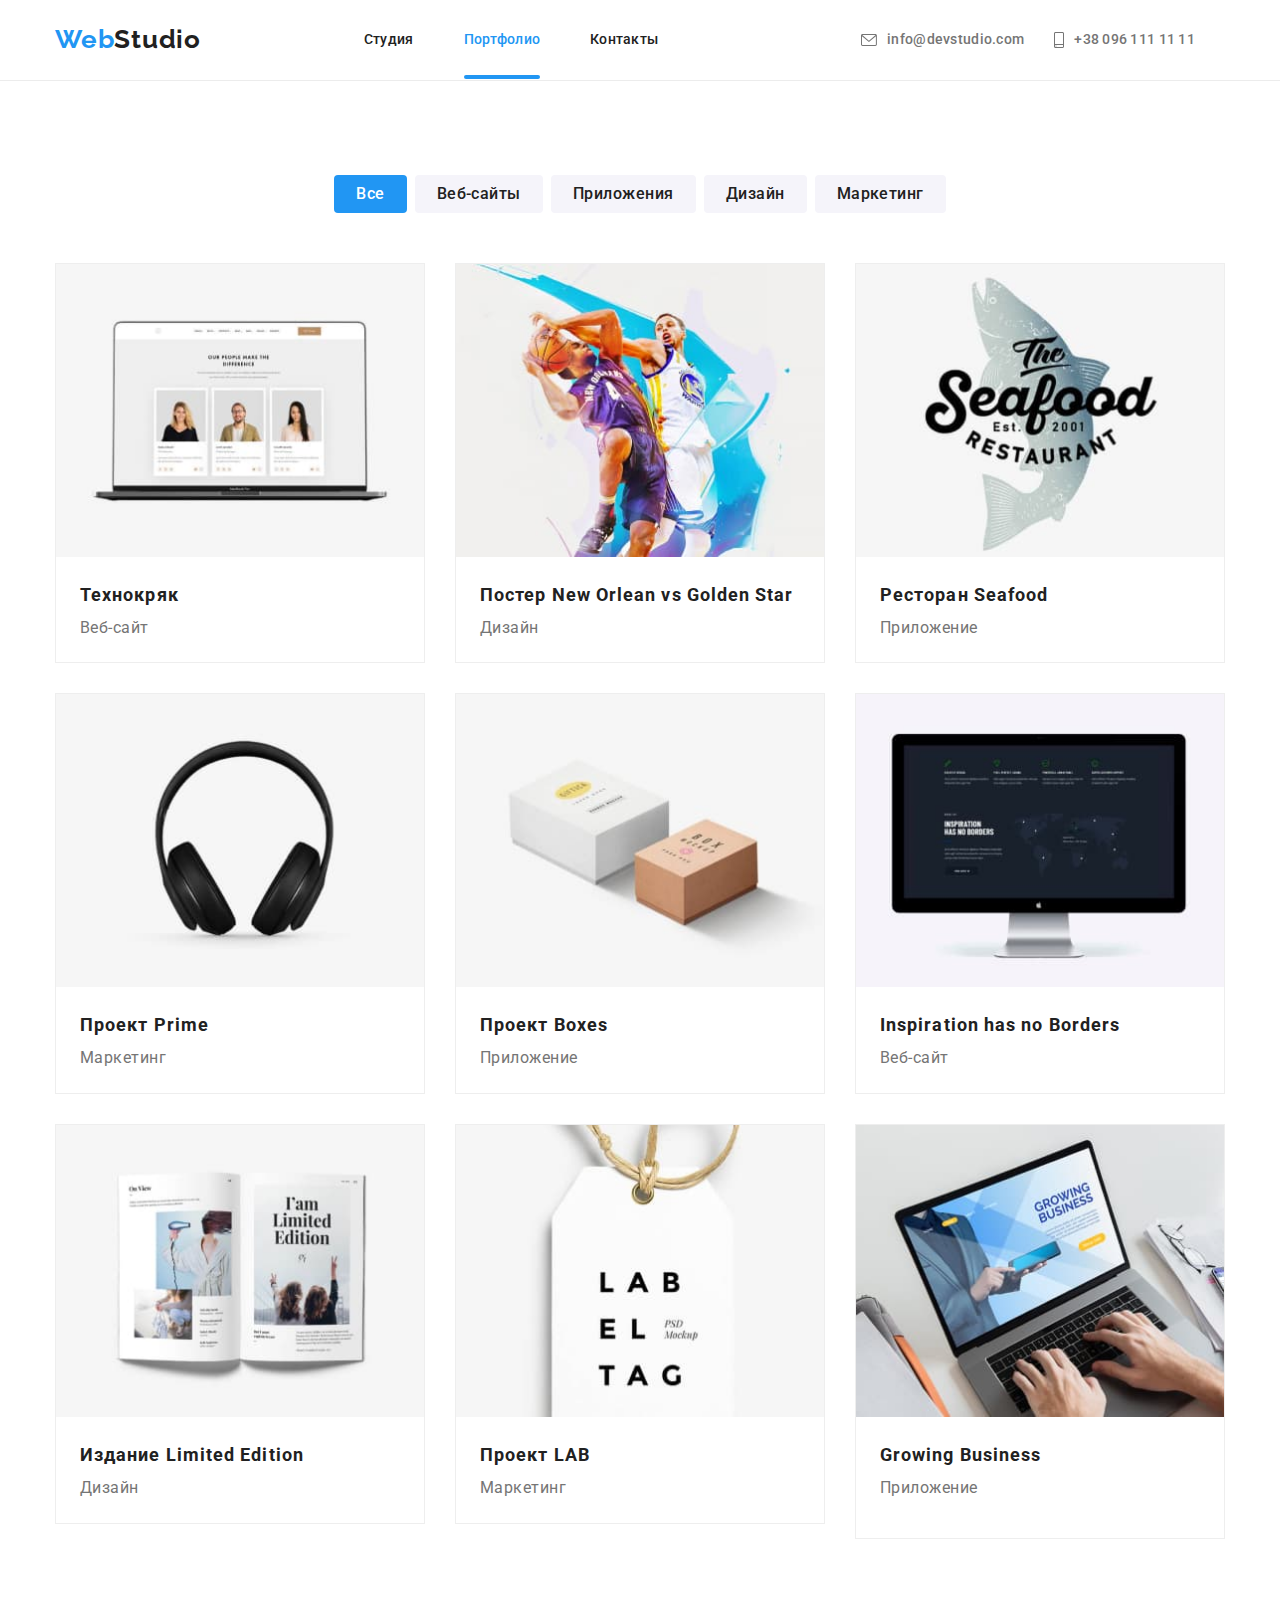
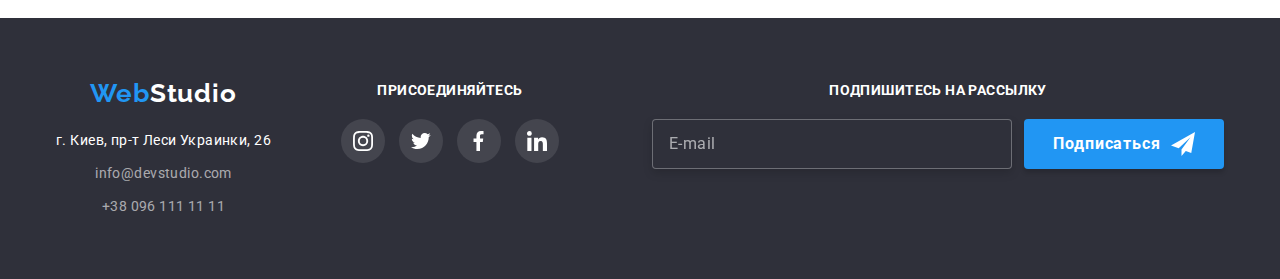
==== commit 8414622e: "сдача дз" ====
--- a/portfolio.html
+++ b/portfolio.html
@@ -15,7 +15,14 @@
 <header class="header line">
         <div class="conteiner page-header">
             <a href="index.html" class="page__logo--dark"><span class="page__logo--web">Web</span>Studio</a>
-        <nav class="site-nav">
+            <button type="button" class="btn__burger" data-menu-button>
+                <svg class="burger__icon" width="40" height="40">
+                    <use class="burger__cross" href="./images/sprite.svg#cross"></use>
+                    <use class="burger__menu" href="./images/sprite.svg#menu"></use>
+                </svg>
+            </button>
+            <div class="menu" data-menu>
+        <nav class="site-nav">            
             <ul class="site-nav__list">
                 <li class="site-nav__item"><a href="./index.html" class="site-nav__link">Студия</a></li>
                 <li class="site-nav__item"><a href="./portfolio.html" class="site-nav__link site-nav__link--current">Портфолио</a></li>
@@ -24,7 +31,7 @@
         </nav>
             <ul class="contacts">
                 <li class="contacts__item">                    
-                    <a href="mailto:info@devstudio.com" class="contacts__link">
+                    <a href="mailto:info@devstudio.com" class="contacts__link contacts__link--hide">
                         <svg class="contacts__icon" width="16" height="12">
                             <use href="./images/sprite.svg#icon-mail"></use>
                         </svg>
@@ -32,14 +39,37 @@
                     </a>
                 </li>
                 <li class="contacts__item">
-                    <a href="tel:+380961111111" class ="contacts__link">
+                    <a href="tel:+380961111111" class ="contacts__link contacts__link--current">
                         <svg class="contacts__icon" width="10" height="16">
                             <use href="./images/sprite.svg#icon-tel"></use>
                         </svg>
                         +38 096 111 11 11
                     </a>
                 </li>
-            </ul>
+                <li class="contacts__item">                    
+                    <a href="mailto:info@devstudio.com" class="contacts__link contacts__link--show">
+                        <svg class="contacts__icon" width="16" height="12">
+                            <use href="./images/sprite.svg#icon-mail"></use>
+                        </svg>
+                        info@devstudio.com
+                    </a>
+                </li>
+            </ul>
+            <ul class="mesenger">
+                <li class="mesenger__item">
+                    <a href="" class="mesenger__link">Instagram</a>
+                </li>
+                <li class="mesenger__item">
+                    <a href="" class="mesenger__link">Twitter</a>
+                </li>
+                <li class="mesenger__item">
+                    <a href="" class="mesenger__link">Facebook</a>
+                </li>
+                <li class="mesenger__item">
+                    <a href="" class="mesenger__link">LinkedIn</a>
+                </li>
+            </ul>
+        </div>
         </div>        
 </header>
 <main>
@@ -55,7 +85,11 @@
         <ul class="choice" >
             <li class="choice__item">
                 <div class="choice__hover">
-                    <img src="./images/pf1.jpg" alt="" width="370">                
+                    <img 
+                    srcset="
+                        ./images/pf1.jpg 1x,
+                        ./images/pf1@2x.jpg 2x,"
+                    src="./images/pf1.jpg" alt="" width="370">                
                     <p class="choice__text--hover">Технокряк это современная площадка распространения коронавируса. Компании используют эту платформу для цифрового шпионажа и атак на защищённые сервера конкурентов.</p>
                 </div>
                 <div class="choice__content">
@@ -66,7 +100,11 @@
             </li>
             <li class="choice__item">
                 <div class="choice__hover">
-                    <img src="./images/pf2.jpg" alt="" width="370">
+                    <img
+                    srcset="
+                        ./images/pf2.jpg 1x,
+                        ./images/pf2@2x.jpg 2x,"
+                    src="./images/pf2.jpg" alt="" width="370">
                     <p class="choice__text--hover">Технокряк это современная площадка распространения коронавируса. Компании используют эту платформу для цифрового шпионажа и атак на защищённые сервера конкурентов.</p>
                 </div>
                 <div class="choice__content">
@@ -76,7 +114,11 @@
             </li>
             <li class="choice__item">
                 <div class="choice__hover">
-                    <img src="./images/pf3.jpg" alt="" width="370">
+                    <img
+                    srcset="
+                        ./images/pf3.jpg 1x,
+                        ./images/pf3@2x.jpg 2x,"
+                    src="./images/pf3.jpg" alt="" width="370">
                     <p class="choice__text--hover">Технокряк это современная площадка распространения коронавируса. Компании используют эту платформу для цифрового шпионажа и атак на защищённые сервера конкурентов.</p>
                 </div>
                 <div class="choice__content">
@@ -86,7 +128,11 @@
             </li>
             <li class="choice__item">
                 <div class="choice__hover">
-                    <img src="./images/pf4.jpg" alt="" width="370">
+                    <img
+                    srcset="
+                        ./images/pf4.jpg 1x,
+                        ./images/pf4@2x.jpg 2x,"
+                    src="./images/pf4.jpg" alt="" width="370">
                     <p class="choice__text--hover">Технокряк это современная площадка распространения коронавируса. Компании используют эту платформу для цифрового шпионажа и атак на защищённые сервера конкурентов.</p>
                 </div>
                 <div class="choice__content">
@@ -96,7 +142,11 @@
             </li>
             <li class="choice__item">
                 <div class="choice__hover">
-                    <img src="./images/pf5.jpg" alt="" width="370">
+                    <img
+                    srcset="
+                        ./images/pf5.jpg 1x,
+                        ./images/pf5@2x.jpg 2x,"
+                    src="./images/pf5.jpg" alt="" width="370">
                     <p class="choice__text--hover">Технокряк это современная площадка распространения коронавируса. Компании используют эту платформу для цифрового шпионажа и атак на защищённые сервера конкурентов.</p>
                 </div>
                 <div class="choice__content">
@@ -106,7 +156,11 @@
             </li>
             <li class="choice__item">
                 <div class="choice__hover">
-                    <img src="./images/pf6.jpg" alt="" width="370">
+                    <img
+                    srcset="
+                        ./images/pf6.jpg 1x,
+                        ./images/pf6@2x.jpg 2x,"
+                    src="./images/pf6.jpg" alt="" width="370">
                     <p class="choice__text--hover">Технокряк это современная площадка распространения коронавируса. Компании используют эту платформу для цифрового шпионажа и атак на защищённые сервера конкурентов.</p>
                 </div>
                <div class="choice__content">
@@ -116,7 +170,11 @@
             </li>
             <li class="choice__item">
                 <div class="choice__hover">
-                    <img src="./images/pf7.jpg" alt="" width="370">
+                    <img
+                    srcset="
+                        ./images/pf7.jpg 1x,
+                        ./images/pf7@2x.jpg 2x,"
+                    src="./images/pf7.jpg" alt="" width="370">
                     <p class="choice__text--hover">Технокряк это современная площадка распространения коронавируса. Компании используют эту платформу для цифрового шпионажа и атак на защищённые сервера конкурентов.</p>
                 </div>
                 <div class="choice__content">
@@ -126,7 +184,11 @@
             </li>
             <li class="choice__item">
                 <div class="choice__hover">
-                    <img src="./images/pf8.jpg" alt="" width="370">
+                    <img
+                    srcset="
+                        ./images/pf8.jpg 1x,
+                        ./images/pf8@2x.jpg 2x,"
+                    src="./images/pf8.jpg" alt="" width="370">
                     <p class="choice__text--hover">Технокряк это современная площадка распространения коронавируса. Компании используют эту платформу для цифрового шпионажа и атак на защищённые сервера конкурентов.</p>
                 </div>
                 <div class="choice__content">
@@ -136,7 +198,11 @@
             </li>
             <li class="choice__item">
                 <div class="choice__hover">
-                    <img src="./images/pf9.jpg" alt="" width="370">
+                    <img
+                    srcset="
+                        ./images/pf9.jpg 1x,
+                        ./images/pf9@2x.jpg 2x,"
+                    src="./images/pf9.jpg" alt="" width="370">
                     <p class="choice__text--hover">Технокряк это современная площадка распространения коронавируса. Компании используют эту платформу для цифрового шпионажа и атак на защищённые сервера конкурентов.</p>
                 </div>
                 <div class="choice__content">
@@ -208,7 +274,7 @@
         </form>
     </div>
     </div>
-    
+ <script src="./js/menu.js"></script>   
 </footer>
 </body>
 </html>
--- a/css/portfolio.min.css
+++ b/css/portfolio.min.css
@@ -1,2 +1,2 @@
-:root{--main-color-bg: #ffffff;--main-color-text: #757575;--bg-color-foot:#2F303A;--secondary-color-text:#212121;--secondary-color-bg: #F5F4FA;--color-accent: #2196F3;--color-adress: rgba(255, 255, 255, 0.6);--color-meseng: #AFB1B8}body{background-color:var(--main-color-bg);color:var(--main-color-text);font-family:'Roboto', sans-serif}ul{list-style:none;margin-top:0}h1,h2,h3,h4,h5,h6,p,ul{margin:0;padding:0}img{display:block}.conteiner{margin:0 auto;padding:0 15px}@media screen and (min-width: 480px){.conteiner{width:480px}}@media screen and (min-width: 768px){.conteiner{width:768px}}@media screen and (min-width: 1200px){.conteiner{width:1200px}}.section{padding-top:60px;padding-bottom:60px}@media screen and (min-width: 1200px){.section{padding-top:94px;padding-bottom:94px}}.btn{cursor:pointer;color:var(--main-color-bg);background-color:var(--color-accent);font-weight:700;font-size:16px;line-height:1.87;text-align:center;letter-spacing:0.06em;border-radius:4px;border:none}.line{border-bottom:1px solid #ECECEC}.header{padding-top:16px;padding-bottom:16px}@media screen and (min-width: 768px){.header{padding-top:21px;padding-bottom:21px}}@media screen and (min-width: 1200px){.header{padding-top:24px;padding-bottom:25px}}.page-header{display:-webkit-box;display:-ms-flexbox;display:flex;-webkit-box-align:center;-ms-flex-align:center;align-items:center}.page__logo--dark{color:var(--secondary-color-text);font-family:'Raleway', sans-serif;font-weight:700;font-size:26px;line-height:1.2;letter-spacing:0.03em;text-decoration:none}.page__logo--web{color:var(--color-accent)}.site-nav{display:-webkit-box;display:-ms-flexbox;display:flex;-webkit-box-align:center;-ms-flex-align:center;align-items:center}@media screen and (min-width: 768px){.site-nav{margin-left:auto}}.site-nav__list{display:none;position:fixed;top:0;left:0;z-index:1;width:100%;height:600px;background-color:#ffffff;padding-top:48px;padding-left:40px}.site-nav__list.is-open{display:inline-block}@media screen and (min-width: 768px){.site-nav__list{display:-webkit-box;display:-ms-flexbox;display:flex;-webkit-box-align:center;-ms-flex-align:center;align-items:center;position:relative;top:0;left:0;z-index:0;height:0;padding:0}}.site-nav__item{margin-right:50px;margin-bottom:35px}.site-nav__item:last-child{margin-right:0;margin-bottom:0}@media screen and (min-width: 768px){.site-nav__item{margin-bottom:0}}.site-nav__link{position:relative;color:var(--secondary-color-text);font-weight:500;font-size:40px;line-height:1.14;letter-spacing:0.02em;text-decoration:none;-webkit-transition:color 250ms cubic-bezier(0.4, 0, 0.2, 1);transition:color 250ms cubic-bezier(0.4, 0, 0.2, 1)}.site-nav__link:hover,.site-nav__link:focus{color:var(--color-accent)}@media screen and (min-width: 768px){.site-nav__link{padding:32px 0;font-size:14px}}.site-nav__link--current{color:var(--color-accent)}@media screen and (min-width: 768px){.site-nav__link--current::after{content:'';display:block;width:100%;height:4px;background:var(--color-accent);border-radius:2px;position:absolute;left:0;bottom:0}}.btn__burger{display:block;margin:0;padding-top:10px;border:none;background-color:transparent;position:absolute;top:0;right:0;z-index:2}@media screen and (min-width: 768px){.btn__burger{display:none}}.burger__cross{display:none}.btn__burger.is-open .burger__cross{display:block}.btn__burger.is-open .burger__menu{display:none}.contacts{display:none}.contacts.is-open{display:block}@media screen and (min-width: 768px){.contacts{display:block;margin-left:auto}}@media screen and (min-width: 1200px){.contacts{display:-webkit-box;display:-ms-flexbox;display:flex;-webkit-box-align:center;-ms-flex-align:center;align-items:center;-webkit-box-pack:center;-ms-flex-pack:center;justify-content:center}}.contacts__link{display:-webkit-box;display:-ms-flexbox;display:flex;-webkit-box-align:center;-ms-flex-align:center;align-items:center;color:var(--main-color-text);-webkit-transition:color 250ms cubic-bezier(0.4, 0, 0.2, 1);transition:color 250ms cubic-bezier(0.4, 0, 0.2, 1)}.contacts__link:hover,.contacts__link:focus{color:var(--color-accent)}.contacts__icon{margin-right:10px;fill:currentColor}@media screen and (min-width: 768px){.contacts__item{margin-bottom:10px}.contacts__item:last-child{margin-bottom:0}}@media screen and (min-width: 1200px){.contacts__item{margin-bottom:0;margin-right:30px}.contacts__item:last-child{margin-right:0}}.contacts__link{font-weight:500;font-size:14px;line-height:1.14;letter-spacing:0.02em;text-decoration:none}.portfolio{text-align:center}.filter{display:-webkit-box;display:-ms-flexbox;display:flex;-webkit-box-pack:center;-ms-flex-pack:center;justify-content:center}.filter__item{margin-right:8px}.filter__item:last-child{margin-right:0}.filter__btn{color:var(--secondary-color-text);background-color:var(--secondary-color-bg);font-weight:500;line-height:1.62;letter-spacing:0.03em;padding:6px 22px;-webkit-transition:color 250ms cubic-bezier(0.4, 0, 0.2, 1),background-color 250ms cubic-bezier(0.4, 0, 0.2, 1),-webkit-box-shadow 250ms cubic-bezier(0.4, 0, 0.2, 1);transition:color 250ms cubic-bezier(0.4, 0, 0.2, 1),background-color 250ms cubic-bezier(0.4, 0, 0.2, 1),-webkit-box-shadow 250ms cubic-bezier(0.4, 0, 0.2, 1);transition:color 250ms cubic-bezier(0.4, 0, 0.2, 1),background-color 250ms cubic-bezier(0.4, 0, 0.2, 1),box-shadow 250ms cubic-bezier(0.4, 0, 0.2, 1);transition:color 250ms cubic-bezier(0.4, 0, 0.2, 1),background-color 250ms cubic-bezier(0.4, 0, 0.2, 1),box-shadow 250ms cubic-bezier(0.4, 0, 0.2, 1),-webkit-box-shadow 250ms cubic-bezier(0.4, 0, 0.2, 1)}.filter__btn:hover,.filter__btn:focus{-webkit-box-shadow:0px 3px 1px rgba(0,0,0,0.1),0px 1px 2px rgba(0,0,0,0.08),0px 2px 2px rgba(0,0,0,0.12);box-shadow:0px 3px 1px rgba(0,0,0,0.1),0px 1px 2px rgba(0,0,0,0.08),0px 2px 2px rgba(0,0,0,0.12);color:var(--main-color-bg);background-color:var(--color-accent)}.filter__btn--current{color:var(--main-color-bg);background-color:var(--color-accent)}.choice{width:1210px;padding-top:50px;display:-webkit-box;display:-ms-flexbox;display:flex;-ms-flex-wrap:wrap;flex-wrap:wrap;margin:-15px}.choice__item{position:relative;margin:15px;border:1px solid #EEEEEE;text-align:left;-webkit-transition:-webkit-box-shadow 250ms cubic-bezier(0.4, 0, 0.2, 1);transition:-webkit-box-shadow 250ms cubic-bezier(0.4, 0, 0.2, 1);transition:box-shadow 250ms cubic-bezier(0.4, 0, 0.2, 1);transition:box-shadow 250ms cubic-bezier(0.4, 0, 0.2, 1), -webkit-box-shadow 250ms cubic-bezier(0.4, 0, 0.2, 1)}.choice__item:hover{-webkit-box-shadow:0px 1px 1px rgba(0,0,0,0.12),0px 4px 4px rgba(0,0,0,0.06),1px 4px 6px rgba(0,0,0,0.16);box-shadow:0px 1px 1px rgba(0,0,0,0.12),0px 4px 4px rgba(0,0,0,0.06),1px 4px 6px rgba(0,0,0,0.16)}.choice__content{padding:20px 24px}.choice__title{color:var(--secondary-color-text);font-weight:700;font-size:18px;line-height:2;letter-spacing:0.06em}.choice__text{font-size:16px;line-height:1.87;letter-spacing:0.03em}.choice__hover{position:relative;overflow:hidden}.choice__text--hover{position:absolute;top:0;left:0;-webkit-transform:translateY(100%);transform:translateY(100%);opacity:0;pointer-events:none;display:-webkit-box;display:-ms-flexbox;display:flex;-webkit-box-pack:center;-ms-flex-pack:center;justify-content:center;-webkit-box-align:center;-ms-flex-align:center;align-items:center;padding:0 24px;width:100%;height:100%;font-size:18px;line-height:1.56;letter-spacing:0.03em;color:var(--main-color-bg);background:rgba(33,150,243,0.9);-webkit-transition:opacity 250ms cubic-bezier(0.4, 0, 0.2, 1),-webkit-transform 250ms cubic-bezier(0.4, 0, 0.2, 1);transition:opacity 250ms cubic-bezier(0.4, 0, 0.2, 1),-webkit-transform 250ms cubic-bezier(0.4, 0, 0.2, 1);transition:opacity 250ms cubic-bezier(0.4, 0, 0.2, 1),transform 250ms cubic-bezier(0.4, 0, 0.2, 1);transition:opacity 250ms cubic-bezier(0.4, 0, 0.2, 1),transform 250ms cubic-bezier(0.4, 0, 0.2, 1),-webkit-transform 250ms cubic-bezier(0.4, 0, 0.2, 1)}.choice__item:hover .choice__text--hover{opacity:1;-webkit-transform:translateY(0%);transform:translateY(0%)}.footer{margin-left:auto;margin-right:auto;padding-top:60px;padding-bottom:60px;background-color:var(--bg-color-foot)}.footer__column{text-align:center;max-width:450px}@media screen and (min-width: 768px){.footer__column{max-width:768px;display:-webkit-box;display:-ms-flexbox;display:flex;-webkit-box-pack:center;-ms-flex-pack:center;justify-content:center;-ms-flex-wrap:wrap;flex-wrap:wrap}}@media screen and (min-width: 1200px){.footer__column{max-width:1200px;display:-webkit-box;display:-ms-flexbox;display:flex;-ms-flex-wrap:nowrap;flex-wrap:nowrap}}.footer__logo--white{font-family:'Raleway', sans-serif;color:var(--main-color-bg);font-weight:700;font-size:26px;line-height:1.2;letter-spacing:0.03em;text-decoration:none}.address{margin-top:20px}.address__item{margin-bottom:9px}.address__item:last-child{margin-bottom:0}.address__link{display:inline-block;color:var(--color-adress);font-size:14px;line-height:1.7;letter-spacing:0.03em;text-decoration:none;font-style:normal;-webkit-transition:color 250ms cubic-bezier(0.4, 0, 0.2, 1);transition:color 250ms cubic-bezier(0.4, 0, 0.2, 1)}.address__link:hover,.address__link:focus{color:var(--color-accent)}.address__text{color:var(--main-color-bg);font-size:14px;line-height:1.7;letter-spacing:0.03em;font-style:normal;text-decoration:none;-webkit-transition:color 250ms cubic-bezier(0.4, 0, 0.2, 1);transition:color 250ms cubic-bezier(0.4, 0, 0.2, 1)}.address__text:hover,.address__text:focus{color:var(--color-accent)}.folov{margin-top:60px}@media screen and (min-width: 768px){.folov{margin-top:0;padding-top:5px;margin-left:165px}}@media screen and (min-width: 1200px){.folov{margin-left:70px}}.folov__title{font-weight:700;font-size:14px;line-height:1.14;letter-spacing:0.03em;text-transform:uppercase;color:var(--main-color-bg)}.folov__list{color:var(--main-color-bg);margin-top:20px}.folov__item{width:44px;height:44px;display:-webkit-inline-box;display:-ms-inline-flexbox;display:inline-flex;background:rgba(255,255,255,0.1);border-radius:50%;margin-right:10px}.folov__item:last-child{margin-right:0}.folov__link{color:var(--main-color-bg);padding:12px;border-radius:50%;-webkit-transition:background-color 250ms cubic-bezier(0.4, 0, 0.2, 1);transition:background-color 250ms cubic-bezier(0.4, 0, 0.2, 1)}.folov__link:hover,.folov__link:focus{background-color:var(--color-accent);border-radius:50%}.folov__icon{fill:currentColor}.send{margin-top:60px}@media screen and (min-width: 1200px){.send{margin-top:0;padding-top:5px;margin-left:93px}}.send__title{margin-bottom:20px;font-weight:700;font-size:14px;line-height:1.14;letter-spacing:0.03em;text-transform:uppercase;color:var(--main-color-bg)}.send__btn{display:-webkit-inline-box;display:-ms-inline-flexbox;display:inline-flex;-webkit-box-align:center;-ms-flex-align:center;align-items:center;-webkit-box-pack:center;-ms-flex-pack:center;justify-content:center;margin-left:12px;width:200px;height:50px;-webkit-box-shadow:0px 4px 4px rgba(0,0,0,0.15);box-shadow:0px 4px 4px rgba(0,0,0,0.15)}.send__icon{margin-left:10px}.send__label{max-width:450px}.send__input{margin-bottom:20px;width:100%;height:50px;padding-left:16px;color:#ffffff;border:1px solid rgba(255,255,255,0.3);-webkit-filter:drop-shadow(0px 4px 4px rgba(0,0,0,0.15));filter:drop-shadow(0px 4px 4px rgba(0,0,0,0.15));border-radius:4px;background-color:var(--bg-color-foot);outline:none;-webkit-transition:border-color 250ms cubic-bezier(0.4, 0, 0.2, 1);transition:border-color 250ms cubic-bezier(0.4, 0, 0.2, 1)}.send__input::-webkit-input-placeholder{font-size:16px;line-height:1.25;font-weight:400;letter-spacing:0.03em;color:rgba(255,255,255,0.6)}.send__input:-ms-input-placeholder{font-size:16px;line-height:1.25;font-weight:400;letter-spacing:0.03em;color:rgba(255,255,255,0.6)}.send__input::-ms-input-placeholder{font-size:16px;line-height:1.25;font-weight:400;letter-spacing:0.03em;color:rgba(255,255,255,0.6)}.send__input::placeholder{font-size:16px;line-height:1.25;font-weight:400;letter-spacing:0.03em;color:rgba(255,255,255,0.6)}.send__label:focus-within .send__input{border-color:var(--color-accent)}@media screen and (min-width: 1200px){.send__input{width:360px}}@media screen and (min-width: 1200px){.send__form{display:-webkit-box;display:-ms-flexbox;display:flex}}
+:root{--main-color-bg: #ffffff;--main-color-text: #757575;--bg-color-foot:#2F303A;--secondary-color-text:#212121;--secondary-color-bg: #F5F4FA;--color-accent: #2196F3;--color-adress: rgba(255, 255, 255, 0.6);--color-meseng: #AFB1B8}body{background-color:var(--main-color-bg);color:var(--main-color-text);font-family:'Roboto', sans-serif}ul{list-style:none;margin-top:0}h1,h2,h3,h4,h5,h6,p,ul{margin:0;padding:0}img{display:block;width:100%;height:auto}.conteiner{margin:0 auto;padding:0 15px}@media screen and (min-width: 480px){.conteiner{width:480px}}@media screen and (min-width: 768px){.conteiner{width:768px}}@media screen and (min-width: 1200px){.conteiner{width:1200px}}.section{padding-top:60px;padding-bottom:60px}@media screen and (min-width: 1200px){.section{padding-top:94px;padding-bottom:94px}}.btn{cursor:pointer;color:var(--main-color-bg);background-color:var(--color-accent);font-weight:700;font-size:16px;line-height:1.87;text-align:center;letter-spacing:0.06em;border-radius:4px;border:none}.line{border-bottom:1px solid #ECECEC}.header{padding-top:16px;padding-bottom:16px}@media screen and (min-width: 768px){.header{padding-top:21px}}@media screen and (min-width: 1200px){.header{padding-top:24px;padding-bottom:25px}}.page-header{display:-webkit-box;display:-ms-flexbox;display:flex;-webkit-box-align:center;-ms-flex-align:center;align-items:center}.menu{display:none;position:fixed;top:0;left:0;z-index:1;width:100%;height:auto;background-color:#ffffff}.menu.is-open{display:inline-block}@media screen and (min-width: 768px){.menu{display:-webkit-box;display:-ms-flexbox;display:flex;-webkit-box-align:center;-ms-flex-align:center;align-items:center;position:static;min-height:0}}.btn__burger{display:block;margin:0;padding-top:10px;border:none;background-color:transparent;position:absolute;top:0;right:0;z-index:2;-webkit-transition:color 250ms cubic-bezier(0.4, 0, 0.2, 1);transition:color 250ms cubic-bezier(0.4, 0, 0.2, 1)}@media screen and (min-width: 768px){.btn__burger{display:none}}.btn__burger:hover,.btn__burger:focus{color:var(--color-accent)}.burger__icon{fill:currentColor}.burger__cross{display:none}.btn__burger.is-open .burger__cross{display:block}.btn__burger.is-open .burger__menu{display:none}.page__logo--dark{color:var(--secondary-color-text);font-family:'Raleway', sans-serif;font-weight:700;font-size:26px;line-height:1.2;letter-spacing:0.03em;text-decoration:none}.page__logo--web{color:var(--color-accent)}.site-nav{display:-webkit-box;display:-ms-flexbox;display:flex;-webkit-box-align:center;-ms-flex-align:center;align-items:center}@media screen and (min-width: 768px){.site-nav{margin-left:auto;margin-bottom:0}}.site-nav__list{padding-top:48px;padding-left:40px}@media screen and (min-width: 768px){.site-nav__list{display:-webkit-box;display:-ms-flexbox;display:flex;-webkit-box-align:center;-ms-flex-align:center;align-items:center;position:relative;padding-top:0;padding-left:0}}.site-nav__item{margin-right:50px;margin-bottom:35px}.site-nav__item:last-child{margin-right:0;margin-bottom:0}@media screen and (min-width: 768px){.site-nav__item{margin-bottom:0}}.site-nav__link{position:relative;color:var(--secondary-color-text);font-weight:500;font-size:40px;line-height:1.14;letter-spacing:0.02em;text-decoration:none;-webkit-transition:color 250ms cubic-bezier(0.4, 0, 0.2, 1);transition:color 250ms cubic-bezier(0.4, 0, 0.2, 1)}.site-nav__link:hover,.site-nav__link:focus{color:var(--color-accent)}@media screen and (min-width: 768px){.site-nav__link{padding:32px 0;font-size:14px}}.site-nav__link--current{color:var(--color-accent)}@media screen and (min-width: 768px){.site-nav__link--current::after{content:'';display:block;width:100%;height:4px;background:var(--color-accent);border-radius:2px;position:absolute;left:0;bottom:0}}.contacts{margin-top:150px;padding-left:40px}@media screen and (min-width: 768px){.contacts{margin-top:0;margin-left:auto}}@media screen and (min-width: 1200px){.contacts{display:-webkit-box;display:-ms-flexbox;display:flex}}.contacts__link{display:-webkit-box;display:-ms-flexbox;display:flex;-webkit-box-align:center;-ms-flex-align:center;align-items:center;color:var(--main-color-text);-webkit-transition:color 250ms cubic-bezier(0.4, 0, 0.2, 1);transition:color 250ms cubic-bezier(0.4, 0, 0.2, 1)}.contacts__link:hover,.contacts__link:focus{color:var(--color-accent)}.contacts__icon{margin-right:10px;fill:currentColor}@media screen and (max-width: 767px){.contacts__icon{display:none}}@media screen and (min-width: 768px){.contacts__item{margin-bottom:10px}.contacts__item:last-child{margin-bottom:0}}@media screen and (min-width: 1200px){.contacts__item{margin-bottom:0;margin-right:30px}.contacts__item:last-child{margin-right:0}}.contacts__link{font-weight:500;font-size:12px;line-height:1.14;letter-spacing:0.02em;text-decoration:none}@media screen and (min-width: 1200px){.contacts__link{font-size:14px}}@media screen and (max-width: 767px){.contacts__link--current{font-size:34px;color:var(--color-accent);margin-bottom:32px}}@media screen and (max-width: 767px){.contacts__link--hide{display:none}}@media screen and (max-width: 767px){.contacts__link--show{font-size:24px}}@media screen and (min-width: 768px){.contacts__link--show{display:none}}.mesenger{display:-webkit-box;display:-ms-flexbox;display:flex;-ms-flex-wrap:wrap;flex-wrap:wrap;margin-top:64px;margin-bottom:40px;padding-left:40px;max-width:450px}@media screen and (min-width: 768px){.mesenger{display:none}}.mesenger__item{margin-right:10px;padding-right:10px;border-right:1px solid rgba(33,33,33,0.2)}.mesenger__item:last-child{margin-right:0;padding-right:0;border:none}.mesenger__link{font-weight:500;font-size:18px;line-height:1.22;letter-spacing:0.02em;color:var(--color-accent);text-decoration:none}.portfolio{text-align:center}.filter{display:-webkit-box;display:-ms-flexbox;display:flex;-ms-flex-wrap:wrap;flex-wrap:wrap}@media screen and (min-width: 768px){.filter{-webkit-box-pack:center;-ms-flex-pack:center;justify-content:center}}.filter__item{margin-right:8px}.filter__item:last-child{margin-right:0}@media screen and (max-width: 767px){.filter__item{margin-bottom:15px}.filter__item:nth-child(n+4){margin-bottom:0}}.filter__btn{color:var(--secondary-color-text);background-color:var(--secondary-color-bg);font-weight:500;line-height:1.62;letter-spacing:0.03em;padding:6px 22px;-webkit-transition:color 250ms cubic-bezier(0.4, 0, 0.2, 1),background-color 250ms cubic-bezier(0.4, 0, 0.2, 1),-webkit-box-shadow 250ms cubic-bezier(0.4, 0, 0.2, 1);transition:color 250ms cubic-bezier(0.4, 0, 0.2, 1),background-color 250ms cubic-bezier(0.4, 0, 0.2, 1),-webkit-box-shadow 250ms cubic-bezier(0.4, 0, 0.2, 1);transition:color 250ms cubic-bezier(0.4, 0, 0.2, 1),background-color 250ms cubic-bezier(0.4, 0, 0.2, 1),box-shadow 250ms cubic-bezier(0.4, 0, 0.2, 1);transition:color 250ms cubic-bezier(0.4, 0, 0.2, 1),background-color 250ms cubic-bezier(0.4, 0, 0.2, 1),box-shadow 250ms cubic-bezier(0.4, 0, 0.2, 1),-webkit-box-shadow 250ms cubic-bezier(0.4, 0, 0.2, 1)}.filter__btn:hover,.filter__btn:focus{-webkit-box-shadow:0px 3px 1px rgba(0,0,0,0.1),0px 1px 2px rgba(0,0,0,0.08),0px 2px 2px rgba(0,0,0,0.12);box-shadow:0px 3px 1px rgba(0,0,0,0.1),0px 1px 2px rgba(0,0,0,0.08),0px 2px 2px rgba(0,0,0,0.12);color:var(--main-color-bg);background-color:var(--color-accent)}.filter__btn--current{color:var(--main-color-bg);background-color:var(--color-accent)}.choice{max-width:480px;padding-top:40px}@media screen and (min-width: 768px){.choice{max-width:768px;padding-top:30px;display:-webkit-box;display:-ms-flexbox;display:flex;-ms-flex-wrap:wrap;flex-wrap:wrap;margin:-15px}}@media screen and (min-width: 1200px){.choice{max-width:1200px;padding-top:50px}}.choice__item{margin-bottom:30px;width:100%;height:auto;position:relative;border:1px solid #EEEEEE;text-align:left;-webkit-transition:-webkit-box-shadow 250ms cubic-bezier(0.4, 0, 0.2, 1);transition:-webkit-box-shadow 250ms cubic-bezier(0.4, 0, 0.2, 1);transition:box-shadow 250ms cubic-bezier(0.4, 0, 0.2, 1);transition:box-shadow 250ms cubic-bezier(0.4, 0, 0.2, 1), -webkit-box-shadow 250ms cubic-bezier(0.4, 0, 0.2, 1)}.choice__item:last-child{margin-bottom:0}.choice__item:hover{-webkit-box-shadow:0px 1px 1px rgba(0,0,0,0.12),0px 4px 4px rgba(0,0,0,0.06),1px 4px 6px rgba(0,0,0,0.16);box-shadow:0px 1px 1px rgba(0,0,0,0.12),0px 4px 4px rgba(0,0,0,0.06),1px 4px 6px rgba(0,0,0,0.16)}@media screen and (min-width: 768px){.choice__item{max-width:354px;margin:15px}}@media screen and (min-width: 1200px){.choice__item{max-width:370px}}.choice__content{padding:20px 24px}.choice__title{color:var(--secondary-color-text);font-weight:700;font-size:18px;line-height:2;letter-spacing:0.06em}.choice__text{font-size:16px;line-height:1.87;letter-spacing:0.03em}.choice__hover{position:relative;overflow:hidden}.choice__text--hover{position:absolute;top:0;left:0;-webkit-transform:translateY(100%);transform:translateY(100%);opacity:0;pointer-events:none;display:-webkit-box;display:-ms-flexbox;display:flex;-webkit-box-pack:center;-ms-flex-pack:center;justify-content:center;-webkit-box-align:center;-ms-flex-align:center;align-items:center;padding:0 24px;width:100%;height:100%;font-size:18px;line-height:1.56;letter-spacing:0.03em;color:var(--main-color-bg);background:rgba(33,150,243,0.9);-webkit-transition:opacity 250ms cubic-bezier(0.4, 0, 0.2, 1),-webkit-transform 250ms cubic-bezier(0.4, 0, 0.2, 1);transition:opacity 250ms cubic-bezier(0.4, 0, 0.2, 1),-webkit-transform 250ms cubic-bezier(0.4, 0, 0.2, 1);transition:opacity 250ms cubic-bezier(0.4, 0, 0.2, 1),transform 250ms cubic-bezier(0.4, 0, 0.2, 1);transition:opacity 250ms cubic-bezier(0.4, 0, 0.2, 1),transform 250ms cubic-bezier(0.4, 0, 0.2, 1),-webkit-transform 250ms cubic-bezier(0.4, 0, 0.2, 1)}.choice__item:hover .choice__text--hover{opacity:1;-webkit-transform:translateY(0%);transform:translateY(0%)}.footer{margin-left:auto;margin-right:auto;padding-top:60px;padding-bottom:60px;background-color:var(--bg-color-foot)}.footer__column{text-align:center;max-width:450px}@media screen and (min-width: 768px){.footer__column{max-width:768px;display:-webkit-box;display:-ms-flexbox;display:flex;-webkit-box-pack:center;-ms-flex-pack:center;justify-content:center;-ms-flex-wrap:wrap;flex-wrap:wrap}}@media screen and (min-width: 1200px){.footer__column{max-width:1200px;display:-webkit-box;display:-ms-flexbox;display:flex;-ms-flex-wrap:nowrap;flex-wrap:nowrap}}.footer__logo--white{font-family:'Raleway', sans-serif;color:var(--main-color-bg);font-weight:700;font-size:26px;line-height:1.2;letter-spacing:0.03em;text-decoration:none}.address{margin-top:20px}.address__item{margin-bottom:9px}.address__item:last-child{margin-bottom:0}.address__link{display:inline-block;color:var(--color-adress);font-size:14px;line-height:1.7;letter-spacing:0.03em;text-decoration:none;font-style:normal;-webkit-transition:color 250ms cubic-bezier(0.4, 0, 0.2, 1);transition:color 250ms cubic-bezier(0.4, 0, 0.2, 1)}.address__link:hover,.address__link:focus{color:var(--color-accent)}.address__text{color:var(--main-color-bg);font-size:14px;line-height:1.7;letter-spacing:0.03em;font-style:normal;text-decoration:none;-webkit-transition:color 250ms cubic-bezier(0.4, 0, 0.2, 1);transition:color 250ms cubic-bezier(0.4, 0, 0.2, 1)}.address__text:hover,.address__text:focus{color:var(--color-accent)}.folov{margin-top:60px}@media screen and (min-width: 768px){.folov{margin-top:0;padding-top:5px;margin-left:165px}}@media screen and (min-width: 1200px){.folov{margin-left:70px}}.folov__title{font-weight:700;font-size:14px;line-height:1.14;letter-spacing:0.03em;text-transform:uppercase;color:var(--main-color-bg)}.folov__list{color:var(--main-color-bg);margin-top:20px}.folov__item{width:44px;height:44px;display:-webkit-inline-box;display:-ms-inline-flexbox;display:inline-flex;background:rgba(255,255,255,0.1);border-radius:50%;margin-right:10px}.folov__item:last-child{margin-right:0}.folov__link{color:var(--main-color-bg);padding:12px;border-radius:50%;-webkit-transition:background-color 250ms cubic-bezier(0.4, 0, 0.2, 1);transition:background-color 250ms cubic-bezier(0.4, 0, 0.2, 1)}.folov__link:hover,.folov__link:focus{background-color:var(--color-accent);border-radius:50%}.folov__icon{fill:currentColor}.send{margin-top:60px}@media screen and (min-width: 1200px){.send{margin-top:0;padding-top:5px;margin-left:93px}}.send__title{margin-bottom:20px;font-weight:700;font-size:14px;line-height:1.14;letter-spacing:0.03em;text-transform:uppercase;color:var(--main-color-bg)}.send__btn{display:-webkit-inline-box;display:-ms-inline-flexbox;display:inline-flex;-webkit-box-align:center;-ms-flex-align:center;align-items:center;-webkit-box-pack:center;-ms-flex-pack:center;justify-content:center;margin-left:12px;width:200px;height:50px;-webkit-box-shadow:0px 4px 4px rgba(0,0,0,0.15);box-shadow:0px 4px 4px rgba(0,0,0,0.15)}.send__icon{margin-left:10px}.send__label{max-width:450px}.send__input{margin-bottom:20px;width:100%;height:50px;padding-left:16px;color:#ffffff;border:1px solid rgba(255,255,255,0.3);-webkit-filter:drop-shadow(0px 4px 4px rgba(0,0,0,0.15));filter:drop-shadow(0px 4px 4px rgba(0,0,0,0.15));border-radius:4px;background-color:var(--bg-color-foot);outline:none;-webkit-transition:border-color 250ms cubic-bezier(0.4, 0, 0.2, 1);transition:border-color 250ms cubic-bezier(0.4, 0, 0.2, 1)}.send__input::-webkit-input-placeholder{font-size:16px;line-height:1.25;font-weight:400;letter-spacing:0.03em;color:rgba(255,255,255,0.6)}.send__input:-ms-input-placeholder{font-size:16px;line-height:1.25;font-weight:400;letter-spacing:0.03em;color:rgba(255,255,255,0.6)}.send__input::-ms-input-placeholder{font-size:16px;line-height:1.25;font-weight:400;letter-spacing:0.03em;color:rgba(255,255,255,0.6)}.send__input::placeholder{font-size:16px;line-height:1.25;font-weight:400;letter-spacing:0.03em;color:rgba(255,255,255,0.6)}.send__label:focus-within .send__input{border-color:var(--color-accent)}@media screen and (min-width: 1200px){.send__input{width:360px}}@media screen and (min-width: 1200px){.send__form{display:-webkit-box;display:-ms-flexbox;display:flex}}
 /*# sourceMappingURL=portfolio.min.css.map */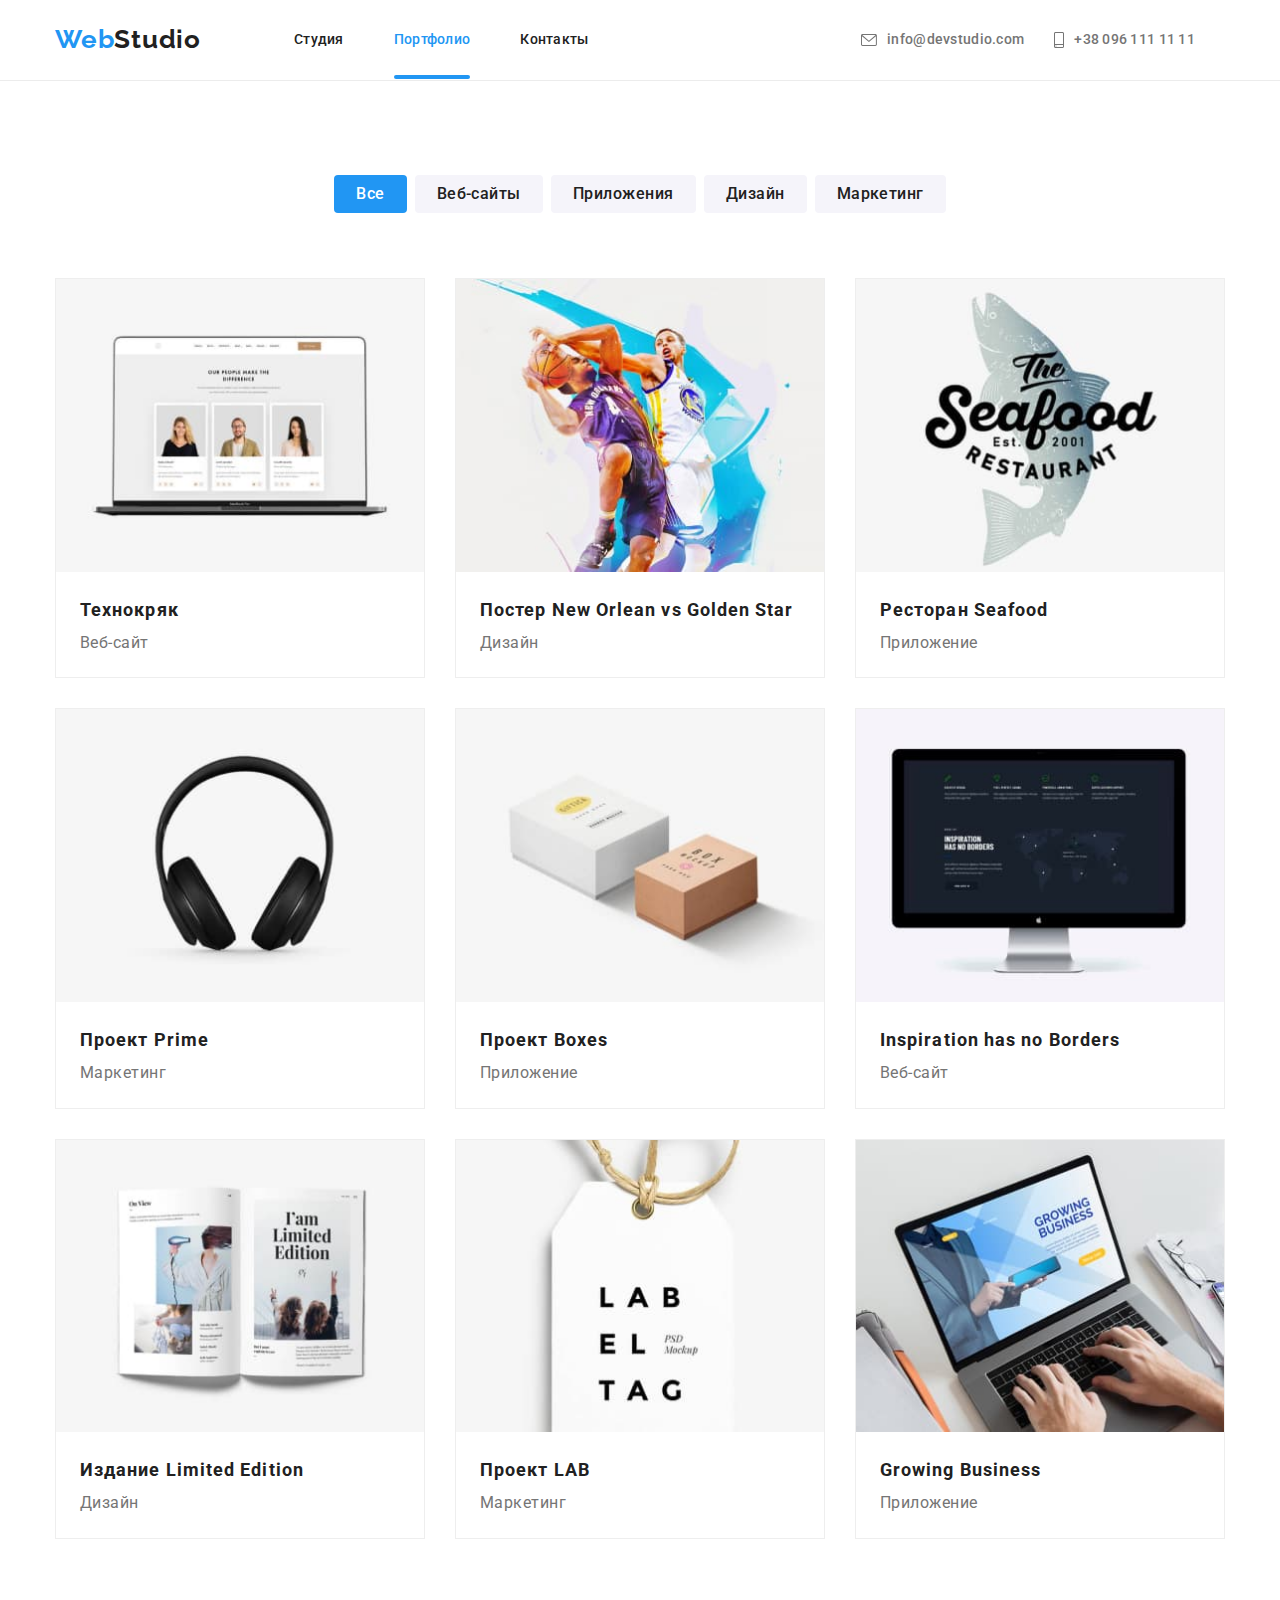
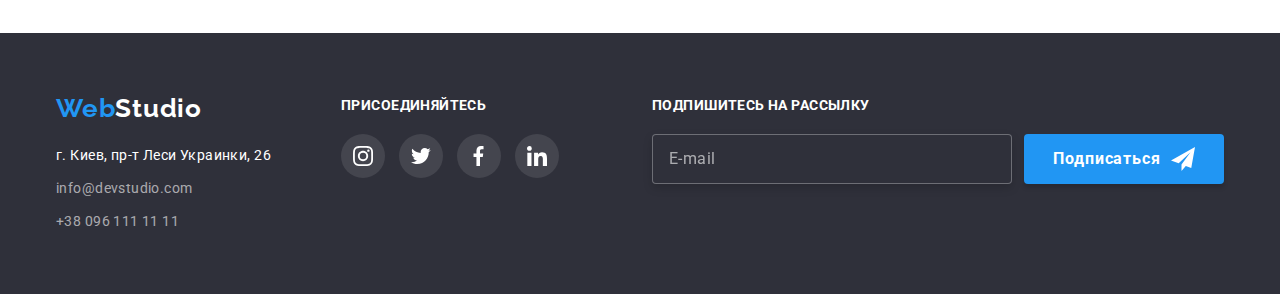
==== commit 961081d3: "сдача дз" ====
--- a/portfolio.html
+++ b/portfolio.html
@@ -29,7 +29,8 @@
                 <li class="site-nav__item"><a href="/" class="site-nav__link">Контакты</a></li>
             </ul>
         </nav>
-            <ul class="contacts">
+            <div class="contacts">
+                <ul class="contacts">
                 <li class="contacts__item">                    
                     <a href="mailto:info@devstudio.com" class="contacts__link contacts__link--hide">
                         <svg class="contacts__icon" width="16" height="12">
@@ -69,6 +70,7 @@
                     <a href="" class="mesenger__link">LinkedIn</a>
                 </li>
             </ul>
+            </div>
         </div>
         </div>        
 </header>
@@ -76,12 +78,12 @@
     <section class="portfolio section" >
         <div class="conteiner">
             <ul class="filter">
-            <li class="filter__item"><button type="button" class="btn filter__btn current filter__btn--current">Все</button></li>
-            <li class="filter__item"><button type="button" class="btn filter__btn">Веб-сайты</button></li>
-            <li class="filter__item"><button type="button" class="btn filter__btn">Приложения</button></li>
-            <li class="filter__item"><button type="button" class="btn filter__btn">Дизайн</button></li>
-            <li class="filter__item"><button type="button" class="btn filter__btn">Маркетинг</button></li>
-        </ul>
+                <li class="filter__item"><button type="button" class="btn filter__btn current filter__btn--current">Все</button></li>
+                <li class="filter__item"><button type="button" class="btn filter__btn">Веб-сайты</button></li>
+                <li class="filter__item"><button type="button" class="btn filter__btn">Приложения</button></li>
+                <li class="filter__item"><button type="button" class="btn filter__btn">Дизайн</button></li>
+                <li class="filter__item"><button type="button" class="btn filter__btn">Маркетинг</button></li>
+            </ul>
         <ul class="choice" >
             <li class="choice__item">
                 <div class="choice__hover">
--- a/css/portfolio.min.css
+++ b/css/portfolio.min.css
@@ -1,2 +1,2 @@
-:root{--main-color-bg: #ffffff;--main-color-text: #757575;--bg-color-foot:#2F303A;--secondary-color-text:#212121;--secondary-color-bg: #F5F4FA;--color-accent: #2196F3;--color-adress: rgba(255, 255, 255, 0.6);--color-meseng: #AFB1B8}body{background-color:var(--main-color-bg);color:var(--main-color-text);font-family:'Roboto', sans-serif}ul{list-style:none;margin-top:0}h1,h2,h3,h4,h5,h6,p,ul{margin:0;padding:0}img{display:block;width:100%;height:auto}.conteiner{margin:0 auto;padding:0 15px}@media screen and (min-width: 480px){.conteiner{width:480px}}@media screen and (min-width: 768px){.conteiner{width:768px}}@media screen and (min-width: 1200px){.conteiner{width:1200px}}.section{padding-top:60px;padding-bottom:60px}@media screen and (min-width: 1200px){.section{padding-top:94px;padding-bottom:94px}}.btn{cursor:pointer;color:var(--main-color-bg);background-color:var(--color-accent);font-weight:700;font-size:16px;line-height:1.87;text-align:center;letter-spacing:0.06em;border-radius:4px;border:none}.line{border-bottom:1px solid #ECECEC}.header{padding-top:16px;padding-bottom:16px}@media screen and (min-width: 768px){.header{padding-top:21px}}@media screen and (min-width: 1200px){.header{padding-top:24px;padding-bottom:25px}}.page-header{display:-webkit-box;display:-ms-flexbox;display:flex;-webkit-box-align:center;-ms-flex-align:center;align-items:center}.menu{display:none;position:fixed;top:0;left:0;z-index:1;width:100%;height:auto;background-color:#ffffff}.menu.is-open{display:inline-block}@media screen and (min-width: 768px){.menu{display:-webkit-box;display:-ms-flexbox;display:flex;-webkit-box-align:center;-ms-flex-align:center;align-items:center;position:static;min-height:0}}.btn__burger{display:block;margin:0;padding-top:10px;border:none;background-color:transparent;position:absolute;top:0;right:0;z-index:2;-webkit-transition:color 250ms cubic-bezier(0.4, 0, 0.2, 1);transition:color 250ms cubic-bezier(0.4, 0, 0.2, 1)}@media screen and (min-width: 768px){.btn__burger{display:none}}.btn__burger:hover,.btn__burger:focus{color:var(--color-accent)}.burger__icon{fill:currentColor}.burger__cross{display:none}.btn__burger.is-open .burger__cross{display:block}.btn__burger.is-open .burger__menu{display:none}.page__logo--dark{color:var(--secondary-color-text);font-family:'Raleway', sans-serif;font-weight:700;font-size:26px;line-height:1.2;letter-spacing:0.03em;text-decoration:none}.page__logo--web{color:var(--color-accent)}.site-nav{display:-webkit-box;display:-ms-flexbox;display:flex;-webkit-box-align:center;-ms-flex-align:center;align-items:center}@media screen and (min-width: 768px){.site-nav{margin-left:auto;margin-bottom:0}}.site-nav__list{padding-top:48px;padding-left:40px}@media screen and (min-width: 768px){.site-nav__list{display:-webkit-box;display:-ms-flexbox;display:flex;-webkit-box-align:center;-ms-flex-align:center;align-items:center;position:relative;padding-top:0;padding-left:0}}.site-nav__item{margin-right:50px;margin-bottom:35px}.site-nav__item:last-child{margin-right:0;margin-bottom:0}@media screen and (min-width: 768px){.site-nav__item{margin-bottom:0}}.site-nav__link{position:relative;color:var(--secondary-color-text);font-weight:500;font-size:40px;line-height:1.14;letter-spacing:0.02em;text-decoration:none;-webkit-transition:color 250ms cubic-bezier(0.4, 0, 0.2, 1);transition:color 250ms cubic-bezier(0.4, 0, 0.2, 1)}.site-nav__link:hover,.site-nav__link:focus{color:var(--color-accent)}@media screen and (min-width: 768px){.site-nav__link{padding:32px 0;font-size:14px}}.site-nav__link--current{color:var(--color-accent)}@media screen and (min-width: 768px){.site-nav__link--current::after{content:'';display:block;width:100%;height:4px;background:var(--color-accent);border-radius:2px;position:absolute;left:0;bottom:0}}.contacts{margin-top:150px;padding-left:40px}@media screen and (min-width: 768px){.contacts{margin-top:0;margin-left:auto}}@media screen and (min-width: 1200px){.contacts{display:-webkit-box;display:-ms-flexbox;display:flex}}.contacts__link{display:-webkit-box;display:-ms-flexbox;display:flex;-webkit-box-align:center;-ms-flex-align:center;align-items:center;color:var(--main-color-text);-webkit-transition:color 250ms cubic-bezier(0.4, 0, 0.2, 1);transition:color 250ms cubic-bezier(0.4, 0, 0.2, 1)}.contacts__link:hover,.contacts__link:focus{color:var(--color-accent)}.contacts__icon{margin-right:10px;fill:currentColor}@media screen and (max-width: 767px){.contacts__icon{display:none}}@media screen and (min-width: 768px){.contacts__item{margin-bottom:10px}.contacts__item:last-child{margin-bottom:0}}@media screen and (min-width: 1200px){.contacts__item{margin-bottom:0;margin-right:30px}.contacts__item:last-child{margin-right:0}}.contacts__link{font-weight:500;font-size:12px;line-height:1.14;letter-spacing:0.02em;text-decoration:none}@media screen and (min-width: 1200px){.contacts__link{font-size:14px}}@media screen and (max-width: 767px){.contacts__link--current{font-size:34px;color:var(--color-accent);margin-bottom:32px}}@media screen and (max-width: 767px){.contacts__link--hide{display:none}}@media screen and (max-width: 767px){.contacts__link--show{font-size:24px}}@media screen and (min-width: 768px){.contacts__link--show{display:none}}.mesenger{display:-webkit-box;display:-ms-flexbox;display:flex;-ms-flex-wrap:wrap;flex-wrap:wrap;margin-top:64px;margin-bottom:40px;padding-left:40px;max-width:450px}@media screen and (min-width: 768px){.mesenger{display:none}}.mesenger__item{margin-right:10px;padding-right:10px;border-right:1px solid rgba(33,33,33,0.2)}.mesenger__item:last-child{margin-right:0;padding-right:0;border:none}.mesenger__link{font-weight:500;font-size:18px;line-height:1.22;letter-spacing:0.02em;color:var(--color-accent);text-decoration:none}.portfolio{text-align:center}.filter{display:-webkit-box;display:-ms-flexbox;display:flex;-ms-flex-wrap:wrap;flex-wrap:wrap}@media screen and (min-width: 768px){.filter{-webkit-box-pack:center;-ms-flex-pack:center;justify-content:center}}.filter__item{margin-right:8px}.filter__item:last-child{margin-right:0}@media screen and (max-width: 767px){.filter__item{margin-bottom:15px}.filter__item:nth-child(n+4){margin-bottom:0}}.filter__btn{color:var(--secondary-color-text);background-color:var(--secondary-color-bg);font-weight:500;line-height:1.62;letter-spacing:0.03em;padding:6px 22px;-webkit-transition:color 250ms cubic-bezier(0.4, 0, 0.2, 1),background-color 250ms cubic-bezier(0.4, 0, 0.2, 1),-webkit-box-shadow 250ms cubic-bezier(0.4, 0, 0.2, 1);transition:color 250ms cubic-bezier(0.4, 0, 0.2, 1),background-color 250ms cubic-bezier(0.4, 0, 0.2, 1),-webkit-box-shadow 250ms cubic-bezier(0.4, 0, 0.2, 1);transition:color 250ms cubic-bezier(0.4, 0, 0.2, 1),background-color 250ms cubic-bezier(0.4, 0, 0.2, 1),box-shadow 250ms cubic-bezier(0.4, 0, 0.2, 1);transition:color 250ms cubic-bezier(0.4, 0, 0.2, 1),background-color 250ms cubic-bezier(0.4, 0, 0.2, 1),box-shadow 250ms cubic-bezier(0.4, 0, 0.2, 1),-webkit-box-shadow 250ms cubic-bezier(0.4, 0, 0.2, 1)}.filter__btn:hover,.filter__btn:focus{-webkit-box-shadow:0px 3px 1px rgba(0,0,0,0.1),0px 1px 2px rgba(0,0,0,0.08),0px 2px 2px rgba(0,0,0,0.12);box-shadow:0px 3px 1px rgba(0,0,0,0.1),0px 1px 2px rgba(0,0,0,0.08),0px 2px 2px rgba(0,0,0,0.12);color:var(--main-color-bg);background-color:var(--color-accent)}.filter__btn--current{color:var(--main-color-bg);background-color:var(--color-accent)}.choice{max-width:480px;padding-top:40px}@media screen and (min-width: 768px){.choice{max-width:768px;padding-top:30px;display:-webkit-box;display:-ms-flexbox;display:flex;-ms-flex-wrap:wrap;flex-wrap:wrap;margin:-15px}}@media screen and (min-width: 1200px){.choice{max-width:1200px;padding-top:50px}}.choice__item{margin-bottom:30px;width:100%;height:auto;position:relative;border:1px solid #EEEEEE;text-align:left;-webkit-transition:-webkit-box-shadow 250ms cubic-bezier(0.4, 0, 0.2, 1);transition:-webkit-box-shadow 250ms cubic-bezier(0.4, 0, 0.2, 1);transition:box-shadow 250ms cubic-bezier(0.4, 0, 0.2, 1);transition:box-shadow 250ms cubic-bezier(0.4, 0, 0.2, 1), -webkit-box-shadow 250ms cubic-bezier(0.4, 0, 0.2, 1)}.choice__item:last-child{margin-bottom:0}.choice__item:hover{-webkit-box-shadow:0px 1px 1px rgba(0,0,0,0.12),0px 4px 4px rgba(0,0,0,0.06),1px 4px 6px rgba(0,0,0,0.16);box-shadow:0px 1px 1px rgba(0,0,0,0.12),0px 4px 4px rgba(0,0,0,0.06),1px 4px 6px rgba(0,0,0,0.16)}@media screen and (min-width: 768px){.choice__item{max-width:354px;margin:15px}}@media screen and (min-width: 1200px){.choice__item{max-width:370px}}.choice__content{padding:20px 24px}.choice__title{color:var(--secondary-color-text);font-weight:700;font-size:18px;line-height:2;letter-spacing:0.06em}.choice__text{font-size:16px;line-height:1.87;letter-spacing:0.03em}.choice__hover{position:relative;overflow:hidden}.choice__text--hover{position:absolute;top:0;left:0;-webkit-transform:translateY(100%);transform:translateY(100%);opacity:0;pointer-events:none;display:-webkit-box;display:-ms-flexbox;display:flex;-webkit-box-pack:center;-ms-flex-pack:center;justify-content:center;-webkit-box-align:center;-ms-flex-align:center;align-items:center;padding:0 24px;width:100%;height:100%;font-size:18px;line-height:1.56;letter-spacing:0.03em;color:var(--main-color-bg);background:rgba(33,150,243,0.9);-webkit-transition:opacity 250ms cubic-bezier(0.4, 0, 0.2, 1),-webkit-transform 250ms cubic-bezier(0.4, 0, 0.2, 1);transition:opacity 250ms cubic-bezier(0.4, 0, 0.2, 1),-webkit-transform 250ms cubic-bezier(0.4, 0, 0.2, 1);transition:opacity 250ms cubic-bezier(0.4, 0, 0.2, 1),transform 250ms cubic-bezier(0.4, 0, 0.2, 1);transition:opacity 250ms cubic-bezier(0.4, 0, 0.2, 1),transform 250ms cubic-bezier(0.4, 0, 0.2, 1),-webkit-transform 250ms cubic-bezier(0.4, 0, 0.2, 1)}.choice__item:hover .choice__text--hover{opacity:1;-webkit-transform:translateY(0%);transform:translateY(0%)}.footer{margin-left:auto;margin-right:auto;padding-top:60px;padding-bottom:60px;background-color:var(--bg-color-foot)}.footer__column{text-align:center;max-width:450px}@media screen and (min-width: 768px){.footer__column{max-width:768px;display:-webkit-box;display:-ms-flexbox;display:flex;-webkit-box-pack:center;-ms-flex-pack:center;justify-content:center;-ms-flex-wrap:wrap;flex-wrap:wrap}}@media screen and (min-width: 1200px){.footer__column{max-width:1200px;display:-webkit-box;display:-ms-flexbox;display:flex;-ms-flex-wrap:nowrap;flex-wrap:nowrap}}.footer__logo--white{font-family:'Raleway', sans-serif;color:var(--main-color-bg);font-weight:700;font-size:26px;line-height:1.2;letter-spacing:0.03em;text-decoration:none}.address{margin-top:20px}.address__item{margin-bottom:9px}.address__item:last-child{margin-bottom:0}.address__link{display:inline-block;color:var(--color-adress);font-size:14px;line-height:1.7;letter-spacing:0.03em;text-decoration:none;font-style:normal;-webkit-transition:color 250ms cubic-bezier(0.4, 0, 0.2, 1);transition:color 250ms cubic-bezier(0.4, 0, 0.2, 1)}.address__link:hover,.address__link:focus{color:var(--color-accent)}.address__text{color:var(--main-color-bg);font-size:14px;line-height:1.7;letter-spacing:0.03em;font-style:normal;text-decoration:none;-webkit-transition:color 250ms cubic-bezier(0.4, 0, 0.2, 1);transition:color 250ms cubic-bezier(0.4, 0, 0.2, 1)}.address__text:hover,.address__text:focus{color:var(--color-accent)}.folov{margin-top:60px}@media screen and (min-width: 768px){.folov{margin-top:0;padding-top:5px;margin-left:165px}}@media screen and (min-width: 1200px){.folov{margin-left:70px}}.folov__title{font-weight:700;font-size:14px;line-height:1.14;letter-spacing:0.03em;text-transform:uppercase;color:var(--main-color-bg)}.folov__list{color:var(--main-color-bg);margin-top:20px}.folov__item{width:44px;height:44px;display:-webkit-inline-box;display:-ms-inline-flexbox;display:inline-flex;background:rgba(255,255,255,0.1);border-radius:50%;margin-right:10px}.folov__item:last-child{margin-right:0}.folov__link{color:var(--main-color-bg);padding:12px;border-radius:50%;-webkit-transition:background-color 250ms cubic-bezier(0.4, 0, 0.2, 1);transition:background-color 250ms cubic-bezier(0.4, 0, 0.2, 1)}.folov__link:hover,.folov__link:focus{background-color:var(--color-accent);border-radius:50%}.folov__icon{fill:currentColor}.send{margin-top:60px}@media screen and (min-width: 1200px){.send{margin-top:0;padding-top:5px;margin-left:93px}}.send__title{margin-bottom:20px;font-weight:700;font-size:14px;line-height:1.14;letter-spacing:0.03em;text-transform:uppercase;color:var(--main-color-bg)}.send__btn{display:-webkit-inline-box;display:-ms-inline-flexbox;display:inline-flex;-webkit-box-align:center;-ms-flex-align:center;align-items:center;-webkit-box-pack:center;-ms-flex-pack:center;justify-content:center;margin-left:12px;width:200px;height:50px;-webkit-box-shadow:0px 4px 4px rgba(0,0,0,0.15);box-shadow:0px 4px 4px rgba(0,0,0,0.15)}.send__icon{margin-left:10px}.send__label{max-width:450px}.send__input{margin-bottom:20px;width:100%;height:50px;padding-left:16px;color:#ffffff;border:1px solid rgba(255,255,255,0.3);-webkit-filter:drop-shadow(0px 4px 4px rgba(0,0,0,0.15));filter:drop-shadow(0px 4px 4px rgba(0,0,0,0.15));border-radius:4px;background-color:var(--bg-color-foot);outline:none;-webkit-transition:border-color 250ms cubic-bezier(0.4, 0, 0.2, 1);transition:border-color 250ms cubic-bezier(0.4, 0, 0.2, 1)}.send__input::-webkit-input-placeholder{font-size:16px;line-height:1.25;font-weight:400;letter-spacing:0.03em;color:rgba(255,255,255,0.6)}.send__input:-ms-input-placeholder{font-size:16px;line-height:1.25;font-weight:400;letter-spacing:0.03em;color:rgba(255,255,255,0.6)}.send__input::-ms-input-placeholder{font-size:16px;line-height:1.25;font-weight:400;letter-spacing:0.03em;color:rgba(255,255,255,0.6)}.send__input::placeholder{font-size:16px;line-height:1.25;font-weight:400;letter-spacing:0.03em;color:rgba(255,255,255,0.6)}.send__label:focus-within .send__input{border-color:var(--color-accent)}@media screen and (min-width: 1200px){.send__input{width:360px}}@media screen and (min-width: 1200px){.send__form{display:-webkit-box;display:-ms-flexbox;display:flex}}
+:root{--main-color-bg: #ffffff;--main-color-text: #757575;--bg-color-foot:#2F303A;--secondary-color-text:#212121;--secondary-color-bg: #F5F4FA;--color-accent: #2196F3;--color-adress: rgba(255, 255, 255, 0.6);--color-meseng: #AFB1B8}body{background-color:var(--main-color-bg);color:var(--main-color-text);font-family:'Roboto', sans-serif}ul{list-style:none;margin-top:0}h1,h2,h3,h4,h5,h6,p,ul{margin:0;padding:0}img{display:block;width:100%;height:auto}.conteiner{margin:0 auto;padding:0 15px}@media screen and (min-width: 480px){.conteiner{width:480px}}@media screen and (min-width: 768px){.conteiner{width:768px}}@media screen and (min-width: 1200px){.conteiner{width:1200px}}.section{padding-top:60px;padding-bottom:60px}@media screen and (min-width: 1200px){.section{padding-top:94px;padding-bottom:94px}}.btn{cursor:pointer;color:var(--main-color-bg);background-color:var(--color-accent);font-weight:700;font-size:16px;line-height:1.87;text-align:center;letter-spacing:0.06em;border-radius:4px;border:none}.line{border-bottom:1px solid #ECECEC}.header{padding-top:16px;padding-bottom:16px}@media screen and (min-width: 768px){.header{padding-top:26px;padding-bottom:26px}}@media screen and (min-width: 1200px){.header{padding-top:24px;padding-bottom:25px}}.page-header{display:-webkit-box;display:-ms-flexbox;display:flex;-webkit-box-align:center;-ms-flex-align:center;align-items:center}.menu{display:none;position:fixed;top:0;left:0;z-index:1;width:100vw;height:100vh;background-color:#ffffff}.menu.is-open{display:-webkit-inline-box;display:-ms-inline-flexbox;display:inline-flex}@media screen and (max-width: 767px){.menu{padding:48px 40px;-webkit-box-orient:vertical;-webkit-box-direction:normal;-ms-flex-direction:column;flex-direction:column;-webkit-box-pack:justify;-ms-flex-pack:justify;justify-content:space-between}}@media screen and (min-width: 768px){.menu{display:-webkit-box;display:-ms-flexbox;display:flex;-webkit-box-align:center;-ms-flex-align:center;align-items:center;position:static;height:0}}.btn__burger{display:block;margin:0;padding-top:10px;border:none;background-color:transparent;position:absolute;top:0;right:0;z-index:2;-webkit-transition:color 250ms cubic-bezier(0.4, 0, 0.2, 1);transition:color 250ms cubic-bezier(0.4, 0, 0.2, 1)}@media screen and (min-width: 768px){.btn__burger{display:none}}.btn__burger:hover,.btn__burger:focus{color:var(--color-accent)}.burger__icon{fill:currentColor}.burger__cross{display:none}.btn__burger.is-open .burger__cross{display:block}.btn__burger.is-open .burger__menu{display:none}.page__logo--dark{color:var(--secondary-color-text);font-family:'Raleway', sans-serif;font-weight:700;font-size:26px;line-height:1.2;letter-spacing:0.03em;text-decoration:none}.page__logo--web{color:var(--color-accent)}.site-nav{display:-webkit-box;display:-ms-flexbox;display:flex;-webkit-box-align:center;-ms-flex-align:center;align-items:center}@media screen and (min-width: 768px){.site-nav{margin-left:auto;margin-bottom:0}}@media screen and (min-width: 1200px){.site-nav{margin-left:93px}}@media screen and (min-width: 768px){.site-nav__list{display:-webkit-box;display:-ms-flexbox;display:flex;-webkit-box-align:center;-ms-flex-align:center;align-items:center;position:relative;padding-top:0;padding-left:0}}.site-nav__item{margin-right:50px;margin-bottom:35px}.site-nav__item:last-child{margin-right:0;margin-bottom:0}@media screen and (min-width: 768px){.site-nav__item{margin-bottom:0}}.site-nav__link{position:relative;color:var(--secondary-color-text);font-weight:500;font-size:40px;line-height:1.14;letter-spacing:0.02em;text-decoration:none;-webkit-transition:color 250ms cubic-bezier(0.4, 0, 0.2, 1);transition:color 250ms cubic-bezier(0.4, 0, 0.2, 1)}.site-nav__link:hover,.site-nav__link:focus{color:var(--color-accent)}@media screen and (min-width: 768px){.site-nav__link{padding:32px 0;font-size:14px}}.site-nav__link--current{color:var(--color-accent)}@media screen and (min-width: 768px){.site-nav__link--current::after{content:'';display:block;width:100%;height:4px;background:var(--color-accent);border-radius:2px;position:absolute;left:0;bottom:0}}@media screen and (min-width: 768px){.contacts{margin-left:auto}}@media screen and (min-width: 1200px){.contacts{display:-webkit-box;display:-ms-flexbox;display:flex}}.contacts__link{display:-webkit-box;display:-ms-flexbox;display:flex;-webkit-box-align:center;-ms-flex-align:center;align-items:center;color:var(--main-color-text);-webkit-transition:color 250ms cubic-bezier(0.4, 0, 0.2, 1);transition:color 250ms cubic-bezier(0.4, 0, 0.2, 1)}.contacts__link:hover,.contacts__link:focus{color:var(--color-accent)}.contacts__icon{margin-right:10px;fill:currentColor}@media screen and (max-width: 767px){.contacts__icon{display:none}}@media screen and (min-width: 768px){.contacts__item{margin-bottom:10px}.contacts__item:last-child{margin-bottom:0}}@media screen and (min-width: 1200px){.contacts__item{margin-bottom:0;margin-right:30px}.contacts__item:last-child{margin-right:0}}.contacts__link{font-weight:500;font-size:12px;line-height:1.14;letter-spacing:0.02em;text-decoration:none}@media screen and (min-width: 1200px){.contacts__link{font-size:14px}}@media screen and (max-width: 767px){.contacts__link--current{font-size:34px;color:var(--color-accent);margin-bottom:32px}}@media screen and (max-width: 767px){.contacts__link--hide{display:none}}@media screen and (max-width: 767px){.contacts__link--show{font-size:24px}}@media screen and (min-width: 768px){.contacts__link--show{display:none}}.mesenger{display:-webkit-box;display:-ms-flexbox;display:flex;-ms-flex-wrap:wrap;flex-wrap:wrap;margin-top:64px;max-width:450px}@media screen and (min-width: 768px){.mesenger{display:none}}.mesenger__item{margin-right:10px;padding-right:10px;border-right:1px solid rgba(33,33,33,0.2)}.mesenger__item:last-child{margin-right:0;padding-right:0;border:none}.mesenger__link{font-weight:500;font-size:18px;line-height:1.22;letter-spacing:0.02em;color:var(--color-accent);text-decoration:none}.portfolio{text-align:center}.filter{display:-webkit-box;display:-ms-flexbox;display:flex;-ms-flex-wrap:wrap;flex-wrap:wrap}@media screen and (min-width: 768px){.filter{-webkit-box-pack:center;-ms-flex-pack:center;justify-content:center}}.filter__item{margin-right:8px}.filter__item:last-child{margin-right:0}@media screen and (max-width: 767px){.filter__item{margin-bottom:15px}.filter__item:nth-child(n+4){margin-bottom:0}}.filter__btn{color:var(--secondary-color-text);background-color:var(--secondary-color-bg);font-weight:500;line-height:1.62;letter-spacing:0.03em;padding:6px 22px;-webkit-transition:color 250ms cubic-bezier(0.4, 0, 0.2, 1),background-color 250ms cubic-bezier(0.4, 0, 0.2, 1),-webkit-box-shadow 250ms cubic-bezier(0.4, 0, 0.2, 1);transition:color 250ms cubic-bezier(0.4, 0, 0.2, 1),background-color 250ms cubic-bezier(0.4, 0, 0.2, 1),-webkit-box-shadow 250ms cubic-bezier(0.4, 0, 0.2, 1);transition:color 250ms cubic-bezier(0.4, 0, 0.2, 1),background-color 250ms cubic-bezier(0.4, 0, 0.2, 1),box-shadow 250ms cubic-bezier(0.4, 0, 0.2, 1);transition:color 250ms cubic-bezier(0.4, 0, 0.2, 1),background-color 250ms cubic-bezier(0.4, 0, 0.2, 1),box-shadow 250ms cubic-bezier(0.4, 0, 0.2, 1),-webkit-box-shadow 250ms cubic-bezier(0.4, 0, 0.2, 1)}.filter__btn:hover,.filter__btn:focus{-webkit-box-shadow:0px 3px 1px rgba(0,0,0,0.1),0px 1px 2px rgba(0,0,0,0.08),0px 2px 2px rgba(0,0,0,0.12);box-shadow:0px 3px 1px rgba(0,0,0,0.1),0px 1px 2px rgba(0,0,0,0.08),0px 2px 2px rgba(0,0,0,0.12);color:var(--main-color-bg);background-color:var(--color-accent)}.filter__btn--current{color:var(--main-color-bg);background-color:var(--color-accent)}.choice{max-width:480px;margin-top:40px}@media screen and (min-width: 768px){.choice{max-width:768px;margin-top:30px;display:-webkit-box;display:-ms-flexbox;display:flex;-ms-flex-wrap:wrap;flex-wrap:wrap;margin:-15px}}@media screen and (min-width: 1200px){.choice{max-width:1200px;margin-top:50px}}.choice__item{margin-bottom:30px;width:100%;height:auto;position:relative;border:1px solid #EEEEEE;text-align:left;-webkit-transition:-webkit-box-shadow 250ms cubic-bezier(0.4, 0, 0.2, 1);transition:-webkit-box-shadow 250ms cubic-bezier(0.4, 0, 0.2, 1);transition:box-shadow 250ms cubic-bezier(0.4, 0, 0.2, 1);transition:box-shadow 250ms cubic-bezier(0.4, 0, 0.2, 1), -webkit-box-shadow 250ms cubic-bezier(0.4, 0, 0.2, 1)}.choice__item:hover{-webkit-box-shadow:0px 1px 1px rgba(0,0,0,0.12),0px 4px 4px rgba(0,0,0,0.06),1px 4px 6px rgba(0,0,0,0.16);box-shadow:0px 1px 1px rgba(0,0,0,0.12),0px 4px 4px rgba(0,0,0,0.06),1px 4px 6px rgba(0,0,0,0.16)}@media screen and (min-width: 768px){.choice__item{max-width:354px;margin:15px}}@media screen and (min-width: 1200px){.choice__item{max-width:370px}}.choice__content{padding:20px 24px}.choice__title{color:var(--secondary-color-text);font-weight:700;font-size:18px;line-height:2;letter-spacing:0.06em}.choice__text{font-size:16px;line-height:1.87;letter-spacing:0.03em}.choice__hover{position:relative;overflow:hidden}.choice__text--hover{position:absolute;top:0;left:0;-webkit-transform:translateY(100%);transform:translateY(100%);opacity:0;pointer-events:none;display:-webkit-box;display:-ms-flexbox;display:flex;-webkit-box-pack:center;-ms-flex-pack:center;justify-content:center;-webkit-box-align:center;-ms-flex-align:center;align-items:center;padding:0 24px;width:100%;height:100%;font-size:18px;line-height:1.56;letter-spacing:0.03em;color:var(--main-color-bg);background:rgba(33,150,243,0.9);-webkit-transition:opacity 250ms cubic-bezier(0.4, 0, 0.2, 1),-webkit-transform 250ms cubic-bezier(0.4, 0, 0.2, 1);transition:opacity 250ms cubic-bezier(0.4, 0, 0.2, 1),-webkit-transform 250ms cubic-bezier(0.4, 0, 0.2, 1);transition:opacity 250ms cubic-bezier(0.4, 0, 0.2, 1),transform 250ms cubic-bezier(0.4, 0, 0.2, 1);transition:opacity 250ms cubic-bezier(0.4, 0, 0.2, 1),transform 250ms cubic-bezier(0.4, 0, 0.2, 1),-webkit-transform 250ms cubic-bezier(0.4, 0, 0.2, 1)}.choice__item:hover .choice__text--hover{opacity:1;-webkit-transform:translateY(0%);transform:translateY(0%)}.footer{margin-left:auto;margin-right:auto;padding-top:60px;padding-bottom:60px;background-color:var(--bg-color-foot)}.footer__column{text-align:center;max-width:450px}@media screen and (min-width: 768px){.footer__column{max-width:768px;display:-webkit-box;display:-ms-flexbox;display:flex;-webkit-box-pack:center;-ms-flex-pack:center;justify-content:center;-ms-flex-wrap:wrap;flex-wrap:wrap}}@media screen and (min-width: 1200px){.footer__column{max-width:1200px;display:-webkit-box;display:-ms-flexbox;display:flex;-ms-flex-wrap:nowrap;flex-wrap:nowrap;text-align:left}}.footer__logo--white{font-family:'Raleway', sans-serif;color:var(--main-color-bg);font-weight:700;font-size:26px;line-height:1.2;letter-spacing:0.03em;text-decoration:none}.address{margin-top:20px}.address__item{margin-bottom:9px}.address__item:last-child{margin-bottom:0}.address__link{display:inline-block;color:var(--color-adress);font-size:14px;line-height:1.7;letter-spacing:0.03em;text-decoration:none;font-style:normal;-webkit-transition:color 250ms cubic-bezier(0.4, 0, 0.2, 1);transition:color 250ms cubic-bezier(0.4, 0, 0.2, 1)}.address__link:hover,.address__link:focus{color:var(--color-accent)}.address__text{color:var(--main-color-bg);font-size:14px;line-height:1.7;letter-spacing:0.03em;font-style:normal;text-decoration:none;-webkit-transition:color 250ms cubic-bezier(0.4, 0, 0.2, 1);transition:color 250ms cubic-bezier(0.4, 0, 0.2, 1)}.address__text:hover,.address__text:focus{color:var(--color-accent)}.folov{margin-top:60px}@media screen and (min-width: 768px){.folov{margin-top:0;padding-top:5px;margin-left:165px}}@media screen and (min-width: 1200px){.folov{margin-left:70px}}.folov__title{font-weight:700;font-size:14px;line-height:1.14;letter-spacing:0.03em;text-transform:uppercase;color:var(--main-color-bg)}.folov__list{color:var(--main-color-bg);margin-top:20px}.folov__item{width:44px;height:44px;display:-webkit-inline-box;display:-ms-inline-flexbox;display:inline-flex;background:rgba(255,255,255,0.1);border-radius:50%;margin-right:10px}.folov__item:last-child{margin-right:0}.folov__link{color:var(--main-color-bg);padding:12px;border-radius:50%;-webkit-transition:background-color 250ms cubic-bezier(0.4, 0, 0.2, 1);transition:background-color 250ms cubic-bezier(0.4, 0, 0.2, 1)}.folov__link:hover,.folov__link:focus{background-color:var(--color-accent);border-radius:50%}.folov__icon{fill:currentColor}.send{margin-top:60px}@media screen and (min-width: 1200px){.send{margin-top:0;padding-top:5px;margin-left:93px}}.send__title{margin-bottom:20px;font-weight:700;font-size:14px;line-height:1.14;letter-spacing:0.03em;text-transform:uppercase;color:var(--main-color-bg)}.send__btn{display:-webkit-inline-box;display:-ms-inline-flexbox;display:inline-flex;-webkit-box-align:center;-ms-flex-align:center;align-items:center;-webkit-box-pack:center;-ms-flex-pack:center;justify-content:center;margin-left:12px;width:200px;height:50px;-webkit-box-shadow:0px 4px 4px rgba(0,0,0,0.15);box-shadow:0px 4px 4px rgba(0,0,0,0.15)}.send__icon{margin-left:10px}.send__label{max-width:450px}.send__input{margin-bottom:20px;width:100%;height:50px;padding-left:16px;color:#ffffff;border:1px solid rgba(255,255,255,0.3);-webkit-filter:drop-shadow(0px 4px 4px rgba(0,0,0,0.15));filter:drop-shadow(0px 4px 4px rgba(0,0,0,0.15));border-radius:4px;background-color:var(--bg-color-foot);outline:none;-webkit-transition:border-color 250ms cubic-bezier(0.4, 0, 0.2, 1);transition:border-color 250ms cubic-bezier(0.4, 0, 0.2, 1)}.send__input::-webkit-input-placeholder{font-size:16px;line-height:1.25;font-weight:400;letter-spacing:0.03em;color:rgba(255,255,255,0.6)}.send__input:-ms-input-placeholder{font-size:16px;line-height:1.25;font-weight:400;letter-spacing:0.03em;color:rgba(255,255,255,0.6)}.send__input::-ms-input-placeholder{font-size:16px;line-height:1.25;font-weight:400;letter-spacing:0.03em;color:rgba(255,255,255,0.6)}.send__input::placeholder{font-size:16px;line-height:1.25;font-weight:400;letter-spacing:0.03em;color:rgba(255,255,255,0.6)}.send__label:focus-within .send__input{border-color:var(--color-accent)}@media screen and (min-width: 1200px){.send__input{width:360px}}@media screen and (min-width: 1200px){.send__form{display:-webkit-box;display:-ms-flexbox;display:flex}}
 /*# sourceMappingURL=portfolio.min.css.map */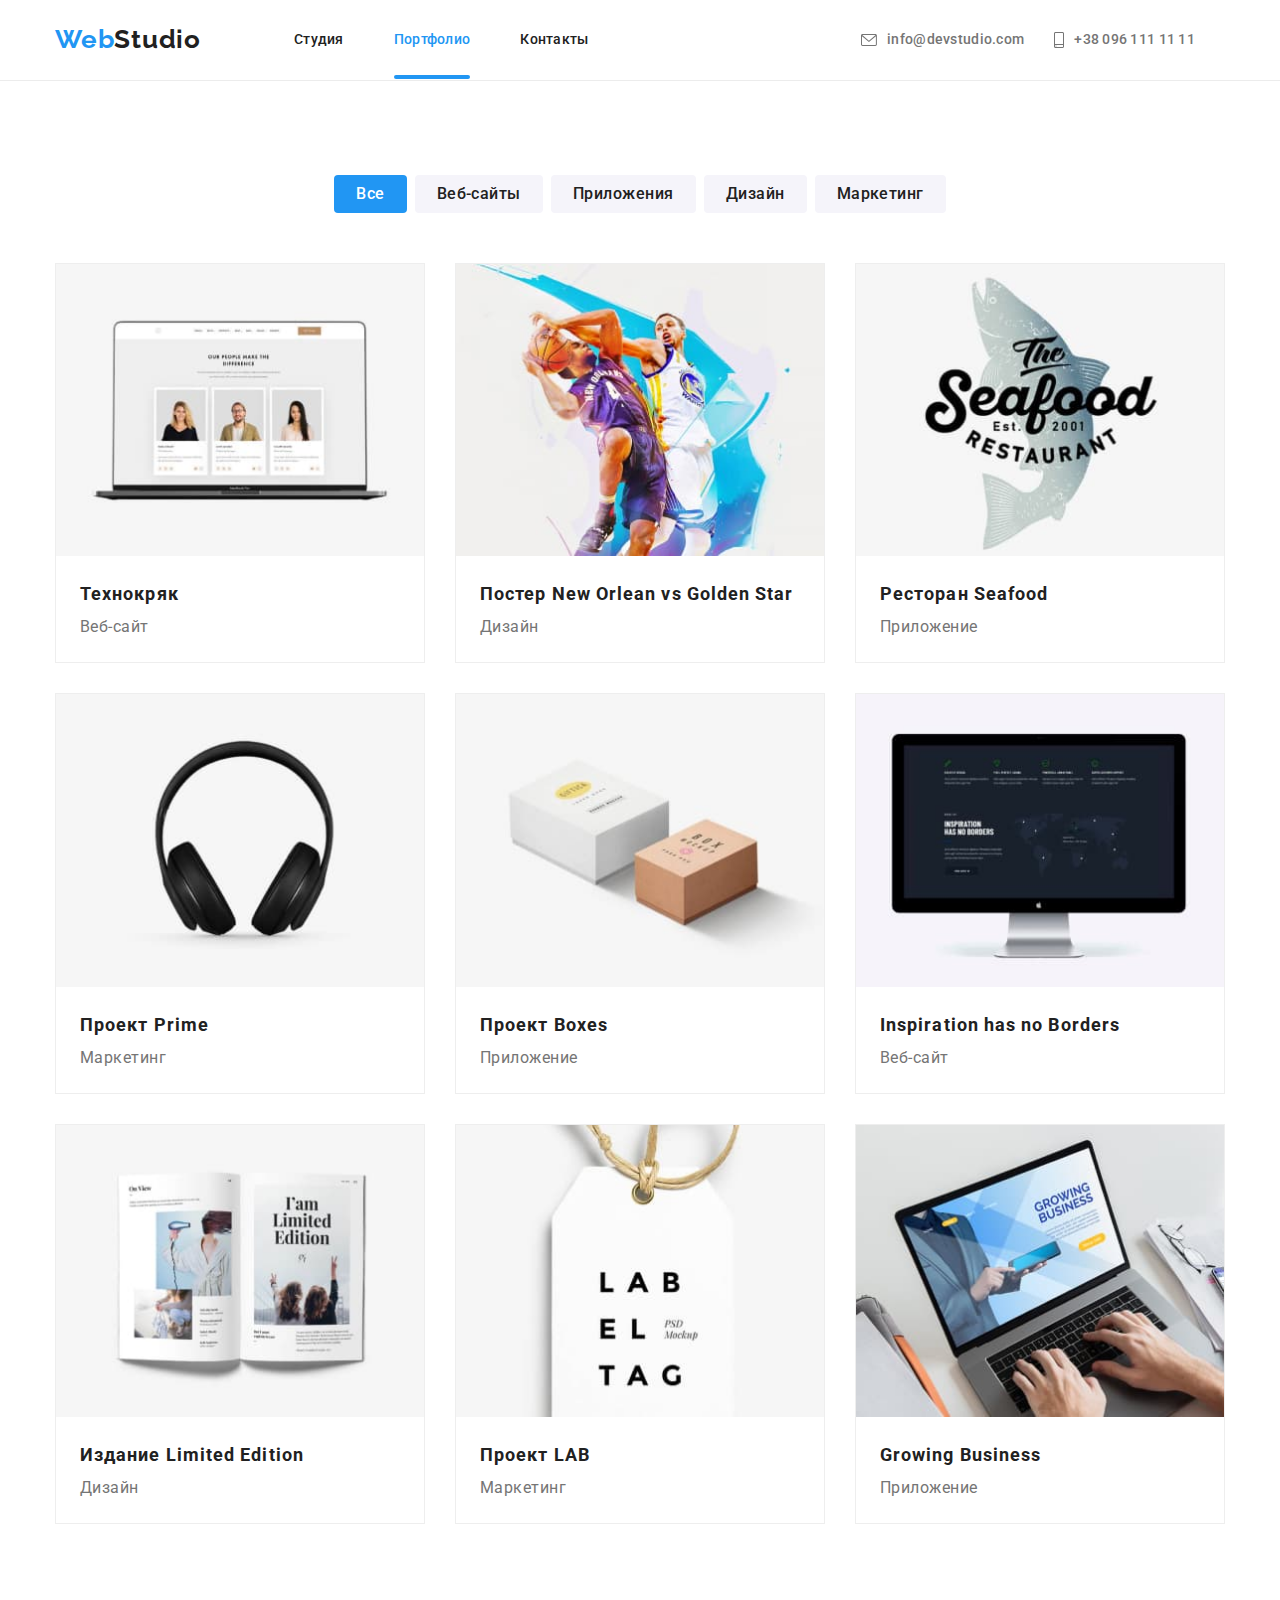
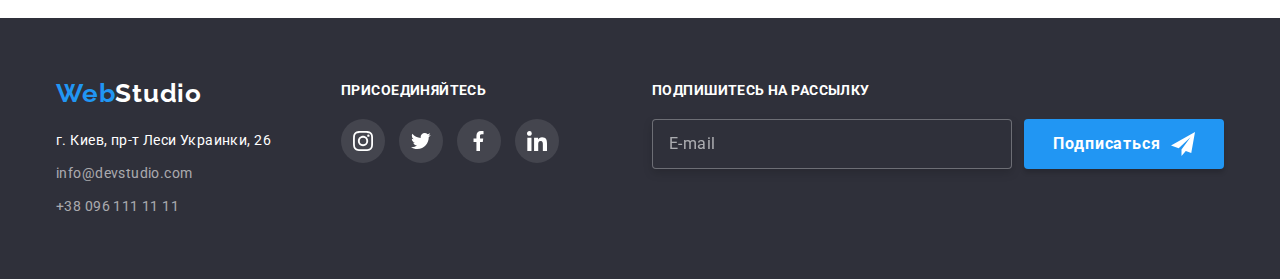
==== commit 81702d3b: "сдача дз" ====
--- a/portfolio.html
+++ b/portfolio.html
@@ -84,7 +84,7 @@
                 <li class="filter__item"><button type="button" class="btn filter__btn">Дизайн</button></li>
                 <li class="filter__item"><button type="button" class="btn filter__btn">Маркетинг</button></li>
             </ul>
-        <ul class="choice" >
+            <ul class="choice" >
             <li class="choice__item">
                 <div class="choice__hover">
                     <img 
@@ -212,7 +212,7 @@
                     <p class="choice__text">Приложение</p>
                 </div>
             </li>
-        </ul>
+            </ul>
         </div>
     </section>
 </main>
--- a/css/portfolio.min.css
+++ b/css/portfolio.min.css
@@ -1,2 +1,2 @@
-:root{--main-color-bg: #ffffff;--main-color-text: #757575;--bg-color-foot:#2F303A;--secondary-color-text:#212121;--secondary-color-bg: #F5F4FA;--color-accent: #2196F3;--color-adress: rgba(255, 255, 255, 0.6);--color-meseng: #AFB1B8}body{background-color:var(--main-color-bg);color:var(--main-color-text);font-family:'Roboto', sans-serif}ul{list-style:none;margin-top:0}h1,h2,h3,h4,h5,h6,p,ul{margin:0;padding:0}img{display:block;width:100%;height:auto}.conteiner{margin:0 auto;padding:0 15px}@media screen and (min-width: 480px){.conteiner{width:480px}}@media screen and (min-width: 768px){.conteiner{width:768px}}@media screen and (min-width: 1200px){.conteiner{width:1200px}}.section{padding-top:60px;padding-bottom:60px}@media screen and (min-width: 1200px){.section{padding-top:94px;padding-bottom:94px}}.btn{cursor:pointer;color:var(--main-color-bg);background-color:var(--color-accent);font-weight:700;font-size:16px;line-height:1.87;text-align:center;letter-spacing:0.06em;border-radius:4px;border:none}.line{border-bottom:1px solid #ECECEC}.header{padding-top:16px;padding-bottom:16px}@media screen and (min-width: 768px){.header{padding-top:26px;padding-bottom:26px}}@media screen and (min-width: 1200px){.header{padding-top:24px;padding-bottom:25px}}.page-header{display:-webkit-box;display:-ms-flexbox;display:flex;-webkit-box-align:center;-ms-flex-align:center;align-items:center}.menu{display:none;position:fixed;top:0;left:0;z-index:1;width:100vw;height:100vh;background-color:#ffffff}.menu.is-open{display:-webkit-inline-box;display:-ms-inline-flexbox;display:inline-flex}@media screen and (max-width: 767px){.menu{padding:48px 40px;-webkit-box-orient:vertical;-webkit-box-direction:normal;-ms-flex-direction:column;flex-direction:column;-webkit-box-pack:justify;-ms-flex-pack:justify;justify-content:space-between}}@media screen and (min-width: 768px){.menu{display:-webkit-box;display:-ms-flexbox;display:flex;-webkit-box-align:center;-ms-flex-align:center;align-items:center;position:static;height:0}}.btn__burger{display:block;margin:0;padding-top:10px;border:none;background-color:transparent;position:absolute;top:0;right:0;z-index:2;-webkit-transition:color 250ms cubic-bezier(0.4, 0, 0.2, 1);transition:color 250ms cubic-bezier(0.4, 0, 0.2, 1)}@media screen and (min-width: 768px){.btn__burger{display:none}}.btn__burger:hover,.btn__burger:focus{color:var(--color-accent)}.burger__icon{fill:currentColor}.burger__cross{display:none}.btn__burger.is-open .burger__cross{display:block}.btn__burger.is-open .burger__menu{display:none}.page__logo--dark{color:var(--secondary-color-text);font-family:'Raleway', sans-serif;font-weight:700;font-size:26px;line-height:1.2;letter-spacing:0.03em;text-decoration:none}.page__logo--web{color:var(--color-accent)}.site-nav{display:-webkit-box;display:-ms-flexbox;display:flex;-webkit-box-align:center;-ms-flex-align:center;align-items:center}@media screen and (min-width: 768px){.site-nav{margin-left:auto;margin-bottom:0}}@media screen and (min-width: 1200px){.site-nav{margin-left:93px}}@media screen and (min-width: 768px){.site-nav__list{display:-webkit-box;display:-ms-flexbox;display:flex;-webkit-box-align:center;-ms-flex-align:center;align-items:center;position:relative;padding-top:0;padding-left:0}}.site-nav__item{margin-right:50px;margin-bottom:35px}.site-nav__item:last-child{margin-right:0;margin-bottom:0}@media screen and (min-width: 768px){.site-nav__item{margin-bottom:0}}.site-nav__link{position:relative;color:var(--secondary-color-text);font-weight:500;font-size:40px;line-height:1.14;letter-spacing:0.02em;text-decoration:none;-webkit-transition:color 250ms cubic-bezier(0.4, 0, 0.2, 1);transition:color 250ms cubic-bezier(0.4, 0, 0.2, 1)}.site-nav__link:hover,.site-nav__link:focus{color:var(--color-accent)}@media screen and (min-width: 768px){.site-nav__link{padding:32px 0;font-size:14px}}.site-nav__link--current{color:var(--color-accent)}@media screen and (min-width: 768px){.site-nav__link--current::after{content:'';display:block;width:100%;height:4px;background:var(--color-accent);border-radius:2px;position:absolute;left:0;bottom:0}}@media screen and (min-width: 768px){.contacts{margin-left:auto}}@media screen and (min-width: 1200px){.contacts{display:-webkit-box;display:-ms-flexbox;display:flex}}.contacts__link{display:-webkit-box;display:-ms-flexbox;display:flex;-webkit-box-align:center;-ms-flex-align:center;align-items:center;color:var(--main-color-text);-webkit-transition:color 250ms cubic-bezier(0.4, 0, 0.2, 1);transition:color 250ms cubic-bezier(0.4, 0, 0.2, 1)}.contacts__link:hover,.contacts__link:focus{color:var(--color-accent)}.contacts__icon{margin-right:10px;fill:currentColor}@media screen and (max-width: 767px){.contacts__icon{display:none}}@media screen and (min-width: 768px){.contacts__item{margin-bottom:10px}.contacts__item:last-child{margin-bottom:0}}@media screen and (min-width: 1200px){.contacts__item{margin-bottom:0;margin-right:30px}.contacts__item:last-child{margin-right:0}}.contacts__link{font-weight:500;font-size:12px;line-height:1.14;letter-spacing:0.02em;text-decoration:none}@media screen and (min-width: 1200px){.contacts__link{font-size:14px}}@media screen and (max-width: 767px){.contacts__link--current{font-size:34px;color:var(--color-accent);margin-bottom:32px}}@media screen and (max-width: 767px){.contacts__link--hide{display:none}}@media screen and (max-width: 767px){.contacts__link--show{font-size:24px}}@media screen and (min-width: 768px){.contacts__link--show{display:none}}.mesenger{display:-webkit-box;display:-ms-flexbox;display:flex;-ms-flex-wrap:wrap;flex-wrap:wrap;margin-top:64px;max-width:450px}@media screen and (min-width: 768px){.mesenger{display:none}}.mesenger__item{margin-right:10px;padding-right:10px;border-right:1px solid rgba(33,33,33,0.2)}.mesenger__item:last-child{margin-right:0;padding-right:0;border:none}.mesenger__link{font-weight:500;font-size:18px;line-height:1.22;letter-spacing:0.02em;color:var(--color-accent);text-decoration:none}.portfolio{text-align:center}.filter{display:-webkit-box;display:-ms-flexbox;display:flex;-ms-flex-wrap:wrap;flex-wrap:wrap}@media screen and (min-width: 768px){.filter{-webkit-box-pack:center;-ms-flex-pack:center;justify-content:center}}.filter__item{margin-right:8px}.filter__item:last-child{margin-right:0}@media screen and (max-width: 767px){.filter__item{margin-bottom:15px}.filter__item:nth-child(n+4){margin-bottom:0}}.filter__btn{color:var(--secondary-color-text);background-color:var(--secondary-color-bg);font-weight:500;line-height:1.62;letter-spacing:0.03em;padding:6px 22px;-webkit-transition:color 250ms cubic-bezier(0.4, 0, 0.2, 1),background-color 250ms cubic-bezier(0.4, 0, 0.2, 1),-webkit-box-shadow 250ms cubic-bezier(0.4, 0, 0.2, 1);transition:color 250ms cubic-bezier(0.4, 0, 0.2, 1),background-color 250ms cubic-bezier(0.4, 0, 0.2, 1),-webkit-box-shadow 250ms cubic-bezier(0.4, 0, 0.2, 1);transition:color 250ms cubic-bezier(0.4, 0, 0.2, 1),background-color 250ms cubic-bezier(0.4, 0, 0.2, 1),box-shadow 250ms cubic-bezier(0.4, 0, 0.2, 1);transition:color 250ms cubic-bezier(0.4, 0, 0.2, 1),background-color 250ms cubic-bezier(0.4, 0, 0.2, 1),box-shadow 250ms cubic-bezier(0.4, 0, 0.2, 1),-webkit-box-shadow 250ms cubic-bezier(0.4, 0, 0.2, 1)}.filter__btn:hover,.filter__btn:focus{-webkit-box-shadow:0px 3px 1px rgba(0,0,0,0.1),0px 1px 2px rgba(0,0,0,0.08),0px 2px 2px rgba(0,0,0,0.12);box-shadow:0px 3px 1px rgba(0,0,0,0.1),0px 1px 2px rgba(0,0,0,0.08),0px 2px 2px rgba(0,0,0,0.12);color:var(--main-color-bg);background-color:var(--color-accent)}.filter__btn--current{color:var(--main-color-bg);background-color:var(--color-accent)}.choice{max-width:480px;margin-top:40px}@media screen and (min-width: 768px){.choice{max-width:768px;margin-top:30px;display:-webkit-box;display:-ms-flexbox;display:flex;-ms-flex-wrap:wrap;flex-wrap:wrap;margin:-15px}}@media screen and (min-width: 1200px){.choice{max-width:1200px;margin-top:50px}}.choice__item{margin-bottom:30px;width:100%;height:auto;position:relative;border:1px solid #EEEEEE;text-align:left;-webkit-transition:-webkit-box-shadow 250ms cubic-bezier(0.4, 0, 0.2, 1);transition:-webkit-box-shadow 250ms cubic-bezier(0.4, 0, 0.2, 1);transition:box-shadow 250ms cubic-bezier(0.4, 0, 0.2, 1);transition:box-shadow 250ms cubic-bezier(0.4, 0, 0.2, 1), -webkit-box-shadow 250ms cubic-bezier(0.4, 0, 0.2, 1)}.choice__item:hover{-webkit-box-shadow:0px 1px 1px rgba(0,0,0,0.12),0px 4px 4px rgba(0,0,0,0.06),1px 4px 6px rgba(0,0,0,0.16);box-shadow:0px 1px 1px rgba(0,0,0,0.12),0px 4px 4px rgba(0,0,0,0.06),1px 4px 6px rgba(0,0,0,0.16)}@media screen and (min-width: 768px){.choice__item{max-width:354px;margin:15px}}@media screen and (min-width: 1200px){.choice__item{max-width:370px}}.choice__content{padding:20px 24px}.choice__title{color:var(--secondary-color-text);font-weight:700;font-size:18px;line-height:2;letter-spacing:0.06em}.choice__text{font-size:16px;line-height:1.87;letter-spacing:0.03em}.choice__hover{position:relative;overflow:hidden}.choice__text--hover{position:absolute;top:0;left:0;-webkit-transform:translateY(100%);transform:translateY(100%);opacity:0;pointer-events:none;display:-webkit-box;display:-ms-flexbox;display:flex;-webkit-box-pack:center;-ms-flex-pack:center;justify-content:center;-webkit-box-align:center;-ms-flex-align:center;align-items:center;padding:0 24px;width:100%;height:100%;font-size:18px;line-height:1.56;letter-spacing:0.03em;color:var(--main-color-bg);background:rgba(33,150,243,0.9);-webkit-transition:opacity 250ms cubic-bezier(0.4, 0, 0.2, 1),-webkit-transform 250ms cubic-bezier(0.4, 0, 0.2, 1);transition:opacity 250ms cubic-bezier(0.4, 0, 0.2, 1),-webkit-transform 250ms cubic-bezier(0.4, 0, 0.2, 1);transition:opacity 250ms cubic-bezier(0.4, 0, 0.2, 1),transform 250ms cubic-bezier(0.4, 0, 0.2, 1);transition:opacity 250ms cubic-bezier(0.4, 0, 0.2, 1),transform 250ms cubic-bezier(0.4, 0, 0.2, 1),-webkit-transform 250ms cubic-bezier(0.4, 0, 0.2, 1)}.choice__item:hover .choice__text--hover{opacity:1;-webkit-transform:translateY(0%);transform:translateY(0%)}.footer{margin-left:auto;margin-right:auto;padding-top:60px;padding-bottom:60px;background-color:var(--bg-color-foot)}.footer__column{text-align:center;max-width:450px}@media screen and (min-width: 768px){.footer__column{max-width:768px;display:-webkit-box;display:-ms-flexbox;display:flex;-webkit-box-pack:center;-ms-flex-pack:center;justify-content:center;-ms-flex-wrap:wrap;flex-wrap:wrap}}@media screen and (min-width: 1200px){.footer__column{max-width:1200px;display:-webkit-box;display:-ms-flexbox;display:flex;-ms-flex-wrap:nowrap;flex-wrap:nowrap;text-align:left}}.footer__logo--white{font-family:'Raleway', sans-serif;color:var(--main-color-bg);font-weight:700;font-size:26px;line-height:1.2;letter-spacing:0.03em;text-decoration:none}.address{margin-top:20px}.address__item{margin-bottom:9px}.address__item:last-child{margin-bottom:0}.address__link{display:inline-block;color:var(--color-adress);font-size:14px;line-height:1.7;letter-spacing:0.03em;text-decoration:none;font-style:normal;-webkit-transition:color 250ms cubic-bezier(0.4, 0, 0.2, 1);transition:color 250ms cubic-bezier(0.4, 0, 0.2, 1)}.address__link:hover,.address__link:focus{color:var(--color-accent)}.address__text{color:var(--main-color-bg);font-size:14px;line-height:1.7;letter-spacing:0.03em;font-style:normal;text-decoration:none;-webkit-transition:color 250ms cubic-bezier(0.4, 0, 0.2, 1);transition:color 250ms cubic-bezier(0.4, 0, 0.2, 1)}.address__text:hover,.address__text:focus{color:var(--color-accent)}.folov{margin-top:60px}@media screen and (min-width: 768px){.folov{margin-top:0;padding-top:5px;margin-left:165px}}@media screen and (min-width: 1200px){.folov{margin-left:70px}}.folov__title{font-weight:700;font-size:14px;line-height:1.14;letter-spacing:0.03em;text-transform:uppercase;color:var(--main-color-bg)}.folov__list{color:var(--main-color-bg);margin-top:20px}.folov__item{width:44px;height:44px;display:-webkit-inline-box;display:-ms-inline-flexbox;display:inline-flex;background:rgba(255,255,255,0.1);border-radius:50%;margin-right:10px}.folov__item:last-child{margin-right:0}.folov__link{color:var(--main-color-bg);padding:12px;border-radius:50%;-webkit-transition:background-color 250ms cubic-bezier(0.4, 0, 0.2, 1);transition:background-color 250ms cubic-bezier(0.4, 0, 0.2, 1)}.folov__link:hover,.folov__link:focus{background-color:var(--color-accent);border-radius:50%}.folov__icon{fill:currentColor}.send{margin-top:60px}@media screen and (min-width: 1200px){.send{margin-top:0;padding-top:5px;margin-left:93px}}.send__title{margin-bottom:20px;font-weight:700;font-size:14px;line-height:1.14;letter-spacing:0.03em;text-transform:uppercase;color:var(--main-color-bg)}.send__btn{display:-webkit-inline-box;display:-ms-inline-flexbox;display:inline-flex;-webkit-box-align:center;-ms-flex-align:center;align-items:center;-webkit-box-pack:center;-ms-flex-pack:center;justify-content:center;margin-left:12px;width:200px;height:50px;-webkit-box-shadow:0px 4px 4px rgba(0,0,0,0.15);box-shadow:0px 4px 4px rgba(0,0,0,0.15)}.send__icon{margin-left:10px}.send__label{max-width:450px}.send__input{margin-bottom:20px;width:100%;height:50px;padding-left:16px;color:#ffffff;border:1px solid rgba(255,255,255,0.3);-webkit-filter:drop-shadow(0px 4px 4px rgba(0,0,0,0.15));filter:drop-shadow(0px 4px 4px rgba(0,0,0,0.15));border-radius:4px;background-color:var(--bg-color-foot);outline:none;-webkit-transition:border-color 250ms cubic-bezier(0.4, 0, 0.2, 1);transition:border-color 250ms cubic-bezier(0.4, 0, 0.2, 1)}.send__input::-webkit-input-placeholder{font-size:16px;line-height:1.25;font-weight:400;letter-spacing:0.03em;color:rgba(255,255,255,0.6)}.send__input:-ms-input-placeholder{font-size:16px;line-height:1.25;font-weight:400;letter-spacing:0.03em;color:rgba(255,255,255,0.6)}.send__input::-ms-input-placeholder{font-size:16px;line-height:1.25;font-weight:400;letter-spacing:0.03em;color:rgba(255,255,255,0.6)}.send__input::placeholder{font-size:16px;line-height:1.25;font-weight:400;letter-spacing:0.03em;color:rgba(255,255,255,0.6)}.send__label:focus-within .send__input{border-color:var(--color-accent)}@media screen and (min-width: 1200px){.send__input{width:360px}}@media screen and (min-width: 1200px){.send__form{display:-webkit-box;display:-ms-flexbox;display:flex}}
+:root{--main-color-bg: #ffffff;--main-color-text: #757575;--bg-color-foot:#2F303A;--secondary-color-text:#212121;--secondary-color-bg: #F5F4FA;--color-accent: #2196F3;--color-adress: rgba(255, 255, 255, 0.6);--color-meseng: #AFB1B8}body{background-color:var(--main-color-bg);color:var(--main-color-text);font-family:'Roboto', sans-serif}ul{list-style:none;margin-top:0}h1,h2,h3,h4,h5,h6,p,ul{margin:0;padding:0}img{display:block;width:100%;height:auto}.conteiner{margin:0 auto;padding:0 15px}@media screen and (min-width: 480px){.conteiner{width:480px}}@media screen and (min-width: 768px){.conteiner{width:768px}}@media screen and (min-width: 1200px){.conteiner{width:1200px}}.section{padding-top:60px;padding-bottom:60px}@media screen and (min-width: 1200px){.section{padding-top:94px;padding-bottom:94px}}.btn{cursor:pointer;color:var(--main-color-bg);background-color:var(--color-accent);font-weight:700;font-size:16px;line-height:1.87;text-align:center;letter-spacing:0.06em;border-radius:4px;border:none}.line{border-bottom:1px solid #ECECEC}.header{padding-top:16px;padding-bottom:16px}@media screen and (min-width: 768px){.header{padding-top:26px;padding-bottom:26px}}@media screen and (min-width: 1200px){.header{padding-top:24px;padding-bottom:25px}}.page-header{display:-webkit-box;display:-ms-flexbox;display:flex;-webkit-box-align:center;-ms-flex-align:center;align-items:center}.menu{display:none;position:fixed;top:0;left:0;z-index:1;width:100vw;height:100vh;background-color:#ffffff}.menu.is-open{display:-webkit-inline-box;display:-ms-inline-flexbox;display:inline-flex}@media screen and (max-width: 767px){.menu{padding:48px 40px;-webkit-box-orient:vertical;-webkit-box-direction:normal;-ms-flex-direction:column;flex-direction:column;-webkit-box-pack:justify;-ms-flex-pack:justify;justify-content:space-between}}@media screen and (min-width: 768px){.menu{display:-webkit-box;display:-ms-flexbox;display:flex;-webkit-box-align:center;-ms-flex-align:center;align-items:center;position:static;height:0}}.btn__burger{display:block;margin:0;border:none;background-color:transparent;position:absolute;top:10px;right:15px;z-index:2;-webkit-transition:color 250ms cubic-bezier(0.4, 0, 0.2, 1);transition:color 250ms cubic-bezier(0.4, 0, 0.2, 1)}@media screen and (min-width: 768px){.btn__burger{display:none}}.btn__burger:hover,.btn__burger:focus{color:var(--color-accent)}.burger__icon{fill:currentColor}.burger__cross{display:none}.btn__burger.is-open .burger__cross{position:fixed;display:block}.btn__burger.is-open .burger__menu{display:none}.page__logo--dark{color:var(--secondary-color-text);font-family:'Raleway', sans-serif;font-weight:700;font-size:26px;line-height:1.2;letter-spacing:0.03em;text-decoration:none}.page__logo--web{color:var(--color-accent)}.site-nav{display:-webkit-box;display:-ms-flexbox;display:flex;-webkit-box-align:center;-ms-flex-align:center;align-items:center}@media screen and (min-width: 768px){.site-nav{margin-left:auto;margin-bottom:0}}@media screen and (min-width: 1200px){.site-nav{margin-left:93px}}@media screen and (min-width: 768px){.site-nav__list{display:-webkit-box;display:-ms-flexbox;display:flex;-webkit-box-align:center;-ms-flex-align:center;align-items:center;position:relative;padding-top:0;padding-left:0}}.site-nav__item{margin-right:50px;margin-bottom:35px}.site-nav__item:last-child{margin-right:0;margin-bottom:0}@media screen and (min-width: 768px){.site-nav__item{margin-bottom:0}}.site-nav__link{position:relative;color:var(--secondary-color-text);font-weight:500;font-size:40px;line-height:1.14;letter-spacing:0.02em;text-decoration:none;-webkit-transition:color 250ms cubic-bezier(0.4, 0, 0.2, 1);transition:color 250ms cubic-bezier(0.4, 0, 0.2, 1)}.site-nav__link:hover,.site-nav__link:focus{color:var(--color-accent)}@media screen and (min-width: 768px){.site-nav__link{padding:32px 0;font-size:14px}}.site-nav__link--current{color:var(--color-accent)}@media screen and (min-width: 768px){.site-nav__link--current::after{content:'';display:block;width:100%;height:4px;background:var(--color-accent);border-radius:2px;position:absolute;left:0;bottom:0}}@media screen and (min-width: 768px){.contacts{margin-left:auto}}@media screen and (min-width: 1200px){.contacts{display:-webkit-box;display:-ms-flexbox;display:flex}}.contacts__link{display:-webkit-box;display:-ms-flexbox;display:flex;-webkit-box-align:center;-ms-flex-align:center;align-items:center;color:var(--main-color-text);-webkit-transition:color 250ms cubic-bezier(0.4, 0, 0.2, 1);transition:color 250ms cubic-bezier(0.4, 0, 0.2, 1)}.contacts__link:hover,.contacts__link:focus{color:var(--color-accent)}.contacts__icon{margin-right:10px;fill:currentColor}@media screen and (max-width: 767px){.contacts__icon{display:none}}@media screen and (min-width: 768px){.contacts__item{margin-bottom:10px}.contacts__item:last-child{margin-bottom:0}}@media screen and (min-width: 1200px){.contacts__item{margin-bottom:0;margin-right:30px}.contacts__item:last-child{margin-right:0}}.contacts__link{font-weight:500;font-size:12px;line-height:1.14;letter-spacing:0.02em;text-decoration:none}@media screen and (min-width: 1200px){.contacts__link{font-size:14px}}@media screen and (max-width: 767px){.contacts__link--current{font-size:34px;color:var(--color-accent);margin-bottom:32px}}@media screen and (max-width: 767px){.contacts__link--hide{display:none}}@media screen and (max-width: 767px){.contacts__link--show{font-size:24px}}@media screen and (min-width: 768px){.contacts__link--show{display:none}}.mesenger{display:-webkit-box;display:-ms-flexbox;display:flex;-ms-flex-wrap:wrap;flex-wrap:wrap;margin-top:64px;max-width:450px}@media screen and (min-width: 768px){.mesenger{display:none}}.mesenger__item{margin-right:10px;padding-right:10px;border-right:1px solid rgba(33,33,33,0.2)}.mesenger__item:last-child{margin-right:0;padding-right:0;border:none}.mesenger__link{font-weight:500;font-size:18px;line-height:1.22;letter-spacing:0.02em;color:var(--color-accent);text-decoration:none}.portfolio{text-align:center}.filter{display:-webkit-box;display:-ms-flexbox;display:flex;-ms-flex-wrap:wrap;flex-wrap:wrap}@media screen and (min-width: 768px){.filter{-webkit-box-pack:center;-ms-flex-pack:center;justify-content:center;margin-bottom:30px}}@media screen and (min-width: 1200px){.filter{margin-bottom:50px}}.filter__item{margin-right:8px}.filter__item:last-child{margin-right:0}@media screen and (max-width: 767px){.filter__item{margin-bottom:15px}.filter__item:nth-child(n+4){margin-bottom:0}}.filter__btn{color:var(--secondary-color-text);background-color:var(--secondary-color-bg);font-weight:500;line-height:1.62;letter-spacing:0.03em;padding:6px 22px;-webkit-transition:color 250ms cubic-bezier(0.4, 0, 0.2, 1),background-color 250ms cubic-bezier(0.4, 0, 0.2, 1),-webkit-box-shadow 250ms cubic-bezier(0.4, 0, 0.2, 1);transition:color 250ms cubic-bezier(0.4, 0, 0.2, 1),background-color 250ms cubic-bezier(0.4, 0, 0.2, 1),-webkit-box-shadow 250ms cubic-bezier(0.4, 0, 0.2, 1);transition:color 250ms cubic-bezier(0.4, 0, 0.2, 1),background-color 250ms cubic-bezier(0.4, 0, 0.2, 1),box-shadow 250ms cubic-bezier(0.4, 0, 0.2, 1);transition:color 250ms cubic-bezier(0.4, 0, 0.2, 1),background-color 250ms cubic-bezier(0.4, 0, 0.2, 1),box-shadow 250ms cubic-bezier(0.4, 0, 0.2, 1),-webkit-box-shadow 250ms cubic-bezier(0.4, 0, 0.2, 1)}.filter__btn:hover,.filter__btn:focus{-webkit-box-shadow:0px 3px 1px rgba(0,0,0,0.1),0px 1px 2px rgba(0,0,0,0.08),0px 2px 2px rgba(0,0,0,0.12);box-shadow:0px 3px 1px rgba(0,0,0,0.1),0px 1px 2px rgba(0,0,0,0.08),0px 2px 2px rgba(0,0,0,0.12);color:var(--main-color-bg);background-color:var(--color-accent)}.filter__btn--current{color:var(--main-color-bg);background-color:var(--color-accent)}.choice{max-width:480px;margin-top:40px}@media screen and (min-width: 768px){.choice{max-width:768px;display:-webkit-box;display:-ms-flexbox;display:flex;-ms-flex-wrap:wrap;flex-wrap:wrap;margin:-15px}}@media screen and (min-width: 1200px){.choice{max-width:1200px}}.choice__item{height:auto;max-width:450px;position:relative;border:1px solid #EEEEEE;text-align:left;-webkit-transition:-webkit-box-shadow 250ms cubic-bezier(0.4, 0, 0.2, 1);transition:-webkit-box-shadow 250ms cubic-bezier(0.4, 0, 0.2, 1);transition:box-shadow 250ms cubic-bezier(0.4, 0, 0.2, 1);transition:box-shadow 250ms cubic-bezier(0.4, 0, 0.2, 1), -webkit-box-shadow 250ms cubic-bezier(0.4, 0, 0.2, 1)}.choice__item:hover{-webkit-box-shadow:0px 1px 1px rgba(0,0,0,0.12),0px 4px 4px rgba(0,0,0,0.06),1px 4px 6px rgba(0,0,0,0.16);box-shadow:0px 1px 1px rgba(0,0,0,0.12),0px 4px 4px rgba(0,0,0,0.06),1px 4px 6px rgba(0,0,0,0.16)}@media screen and (max-width: 767px){.choice__item:not(:last-child){margin-bottom:30px}}@media screen and (min-width: 768px){.choice__item{margin:15px;width:calc((100% - 2 * 30px) / 2)}}@media screen and (min-width: 1200px){.choice__item{margin:15px;width:calc((100% - 3 * 30px) / 3)}}.choice__content{padding:20px 24px}.choice__title{color:var(--secondary-color-text);font-weight:700;font-size:18px;line-height:2;letter-spacing:0.06em}.choice__text{font-size:16px;line-height:1.87;letter-spacing:0.03em}.choice__hover{position:relative;overflow:hidden}.choice__text--hover{position:absolute;top:0;left:0;-webkit-transform:translateY(100%);transform:translateY(100%);opacity:0;pointer-events:none;display:-webkit-box;display:-ms-flexbox;display:flex;-webkit-box-pack:center;-ms-flex-pack:center;justify-content:center;-webkit-box-align:center;-ms-flex-align:center;align-items:center;padding:0 24px;width:100%;height:100%;font-size:18px;line-height:1.56;letter-spacing:0.03em;color:var(--main-color-bg);background:rgba(33,150,243,0.9);-webkit-transition:opacity 250ms cubic-bezier(0.4, 0, 0.2, 1),-webkit-transform 250ms cubic-bezier(0.4, 0, 0.2, 1);transition:opacity 250ms cubic-bezier(0.4, 0, 0.2, 1),-webkit-transform 250ms cubic-bezier(0.4, 0, 0.2, 1);transition:opacity 250ms cubic-bezier(0.4, 0, 0.2, 1),transform 250ms cubic-bezier(0.4, 0, 0.2, 1);transition:opacity 250ms cubic-bezier(0.4, 0, 0.2, 1),transform 250ms cubic-bezier(0.4, 0, 0.2, 1),-webkit-transform 250ms cubic-bezier(0.4, 0, 0.2, 1)}.choice__item:hover .choice__text--hover{opacity:1;-webkit-transform:translateY(0%);transform:translateY(0%)}.footer{margin-left:auto;margin-right:auto;padding-top:60px;padding-bottom:60px;background-color:var(--bg-color-foot)}.footer__column{text-align:center;max-width:450px}@media screen and (min-width: 768px){.footer__column{max-width:768px;display:-webkit-box;display:-ms-flexbox;display:flex;-webkit-box-pack:center;-ms-flex-pack:center;justify-content:center;-ms-flex-wrap:wrap;flex-wrap:wrap}}@media screen and (min-width: 1200px){.footer__column{max-width:1200px;display:-webkit-box;display:-ms-flexbox;display:flex;-ms-flex-wrap:nowrap;flex-wrap:nowrap;text-align:left}}.footer__logo--white{font-family:'Raleway', sans-serif;color:var(--main-color-bg);font-weight:700;font-size:26px;line-height:1.2;letter-spacing:0.03em;text-decoration:none}.address{margin-top:20px}.address__item{margin-bottom:9px}.address__item:last-child{margin-bottom:0}.address__link{display:inline-block;color:var(--color-adress);font-size:14px;line-height:1.7;letter-spacing:0.03em;text-decoration:none;font-style:normal;-webkit-transition:color 250ms cubic-bezier(0.4, 0, 0.2, 1);transition:color 250ms cubic-bezier(0.4, 0, 0.2, 1)}.address__link:hover,.address__link:focus{color:var(--color-accent)}.address__text{color:var(--main-color-bg);font-size:14px;line-height:1.7;letter-spacing:0.03em;font-style:normal;text-decoration:none;-webkit-transition:color 250ms cubic-bezier(0.4, 0, 0.2, 1);transition:color 250ms cubic-bezier(0.4, 0, 0.2, 1)}.address__text:hover,.address__text:focus{color:var(--color-accent)}.folov{margin-top:60px}@media screen and (min-width: 768px){.folov{margin-top:0;padding-top:5px;margin-left:165px}}@media screen and (min-width: 1200px){.folov{margin-left:70px}}.folov__title{font-weight:700;font-size:14px;line-height:1.14;letter-spacing:0.03em;text-transform:uppercase;color:var(--main-color-bg)}.folov__list{color:var(--main-color-bg);margin-top:20px}.folov__item{width:44px;height:44px;display:-webkit-inline-box;display:-ms-inline-flexbox;display:inline-flex;background:rgba(255,255,255,0.1);border-radius:50%;margin-right:10px}.folov__item:last-child{margin-right:0}.folov__link{color:var(--main-color-bg);padding:12px;border-radius:50%;-webkit-transition:background-color 250ms cubic-bezier(0.4, 0, 0.2, 1);transition:background-color 250ms cubic-bezier(0.4, 0, 0.2, 1)}.folov__link:hover,.folov__link:focus{background-color:var(--color-accent);border-radius:50%}.folov__icon{fill:currentColor}.send{margin-top:60px}@media screen and (min-width: 1200px){.send{margin-top:0;padding-top:5px;margin-left:93px}}.send__title{margin-bottom:20px;font-weight:700;font-size:14px;line-height:1.14;letter-spacing:0.03em;text-transform:uppercase;color:var(--main-color-bg)}.send__btn{display:-webkit-inline-box;display:-ms-inline-flexbox;display:inline-flex;-webkit-box-align:center;-ms-flex-align:center;align-items:center;-webkit-box-pack:center;-ms-flex-pack:center;justify-content:center;margin-left:12px;width:200px;height:50px;-webkit-box-shadow:0px 4px 4px rgba(0,0,0,0.15);box-shadow:0px 4px 4px rgba(0,0,0,0.15)}.send__icon{margin-left:10px}.send__label{max-width:450px}.send__input{margin-bottom:20px;width:100%;height:50px;padding-left:16px;color:#ffffff;border:1px solid rgba(255,255,255,0.3);-webkit-filter:drop-shadow(0px 4px 4px rgba(0,0,0,0.15));filter:drop-shadow(0px 4px 4px rgba(0,0,0,0.15));border-radius:4px;background-color:var(--bg-color-foot);outline:none;-webkit-transition:border-color 250ms cubic-bezier(0.4, 0, 0.2, 1);transition:border-color 250ms cubic-bezier(0.4, 0, 0.2, 1)}.send__input::-webkit-input-placeholder{font-size:16px;line-height:1.25;font-weight:400;letter-spacing:0.03em;color:rgba(255,255,255,0.6)}.send__input:-ms-input-placeholder{font-size:16px;line-height:1.25;font-weight:400;letter-spacing:0.03em;color:rgba(255,255,255,0.6)}.send__input::-ms-input-placeholder{font-size:16px;line-height:1.25;font-weight:400;letter-spacing:0.03em;color:rgba(255,255,255,0.6)}.send__input::placeholder{font-size:16px;line-height:1.25;font-weight:400;letter-spacing:0.03em;color:rgba(255,255,255,0.6)}.send__label:focus-within .send__input{border-color:var(--color-accent)}@media screen and (min-width: 1200px){.send__input{width:360px}}@media screen and (min-width: 1200px){.send__form{display:-webkit-box;display:-ms-flexbox;display:flex}}
 /*# sourceMappingURL=portfolio.min.css.map */